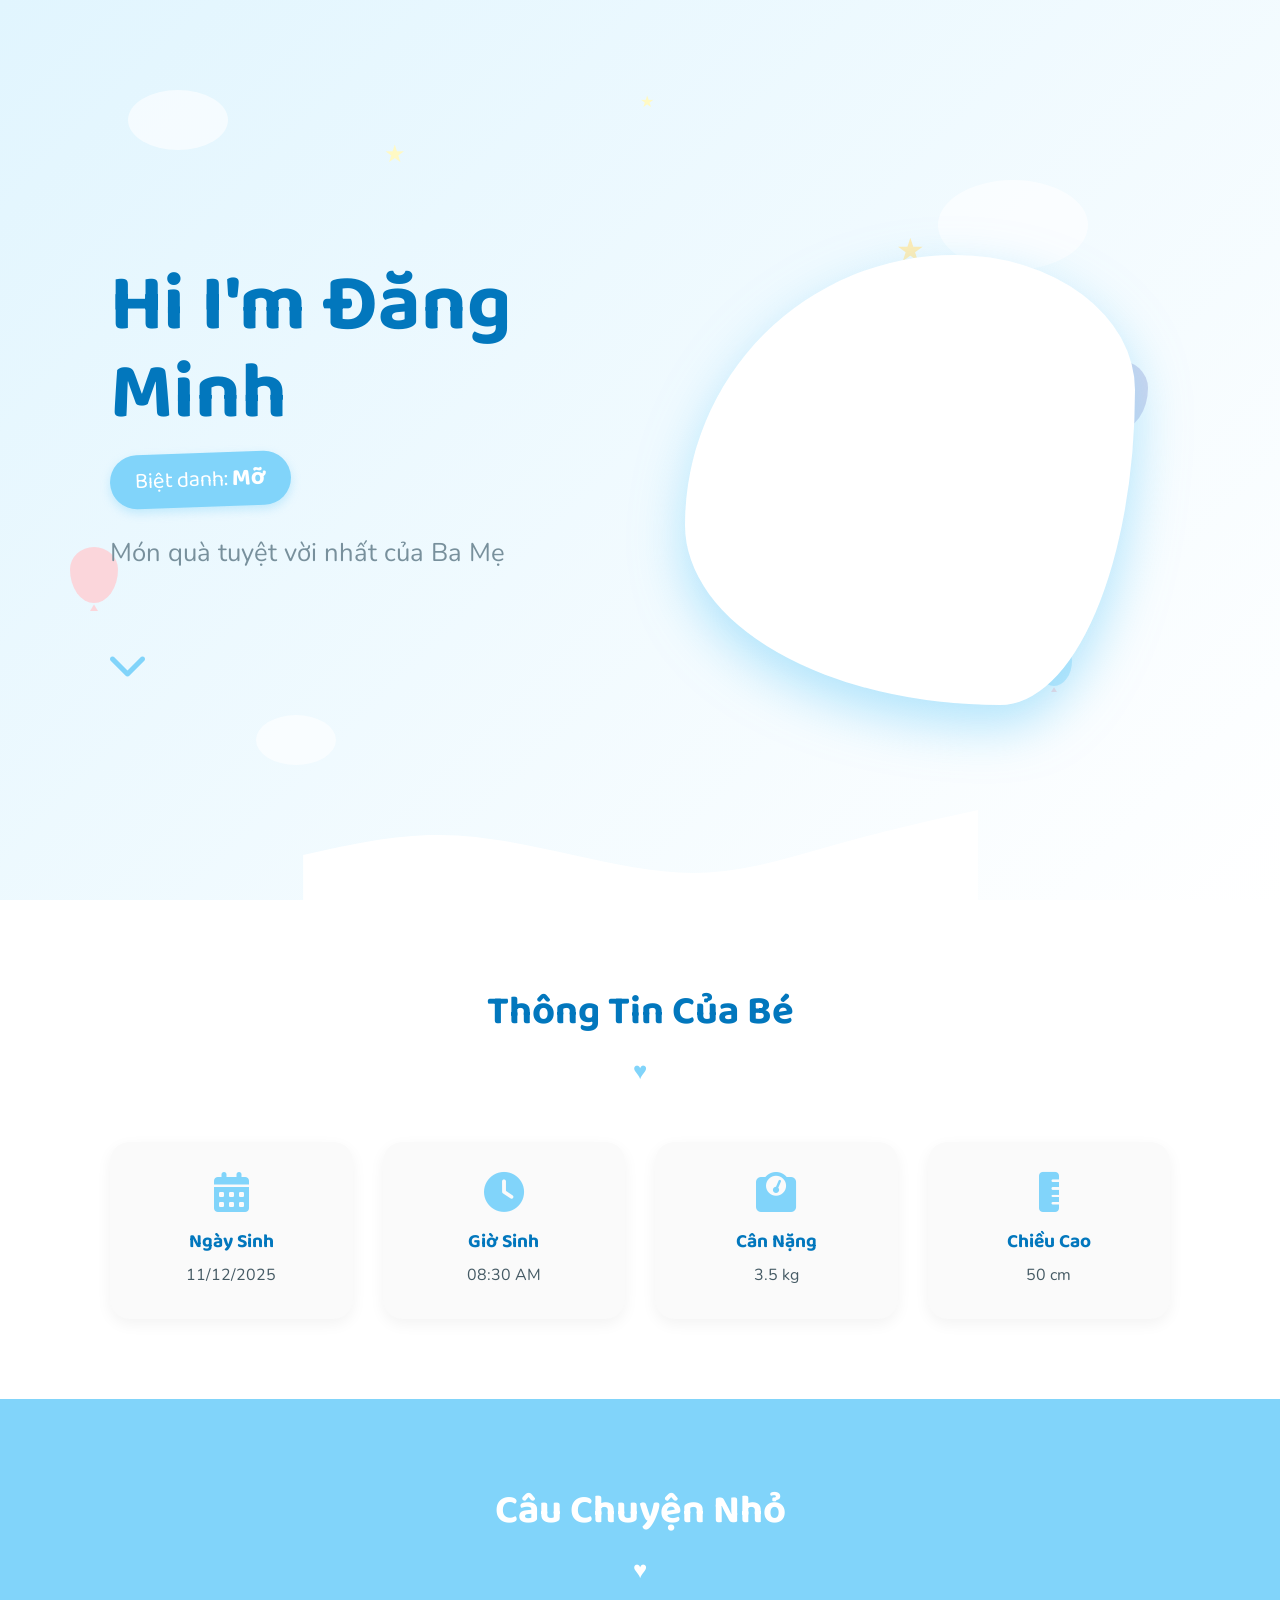
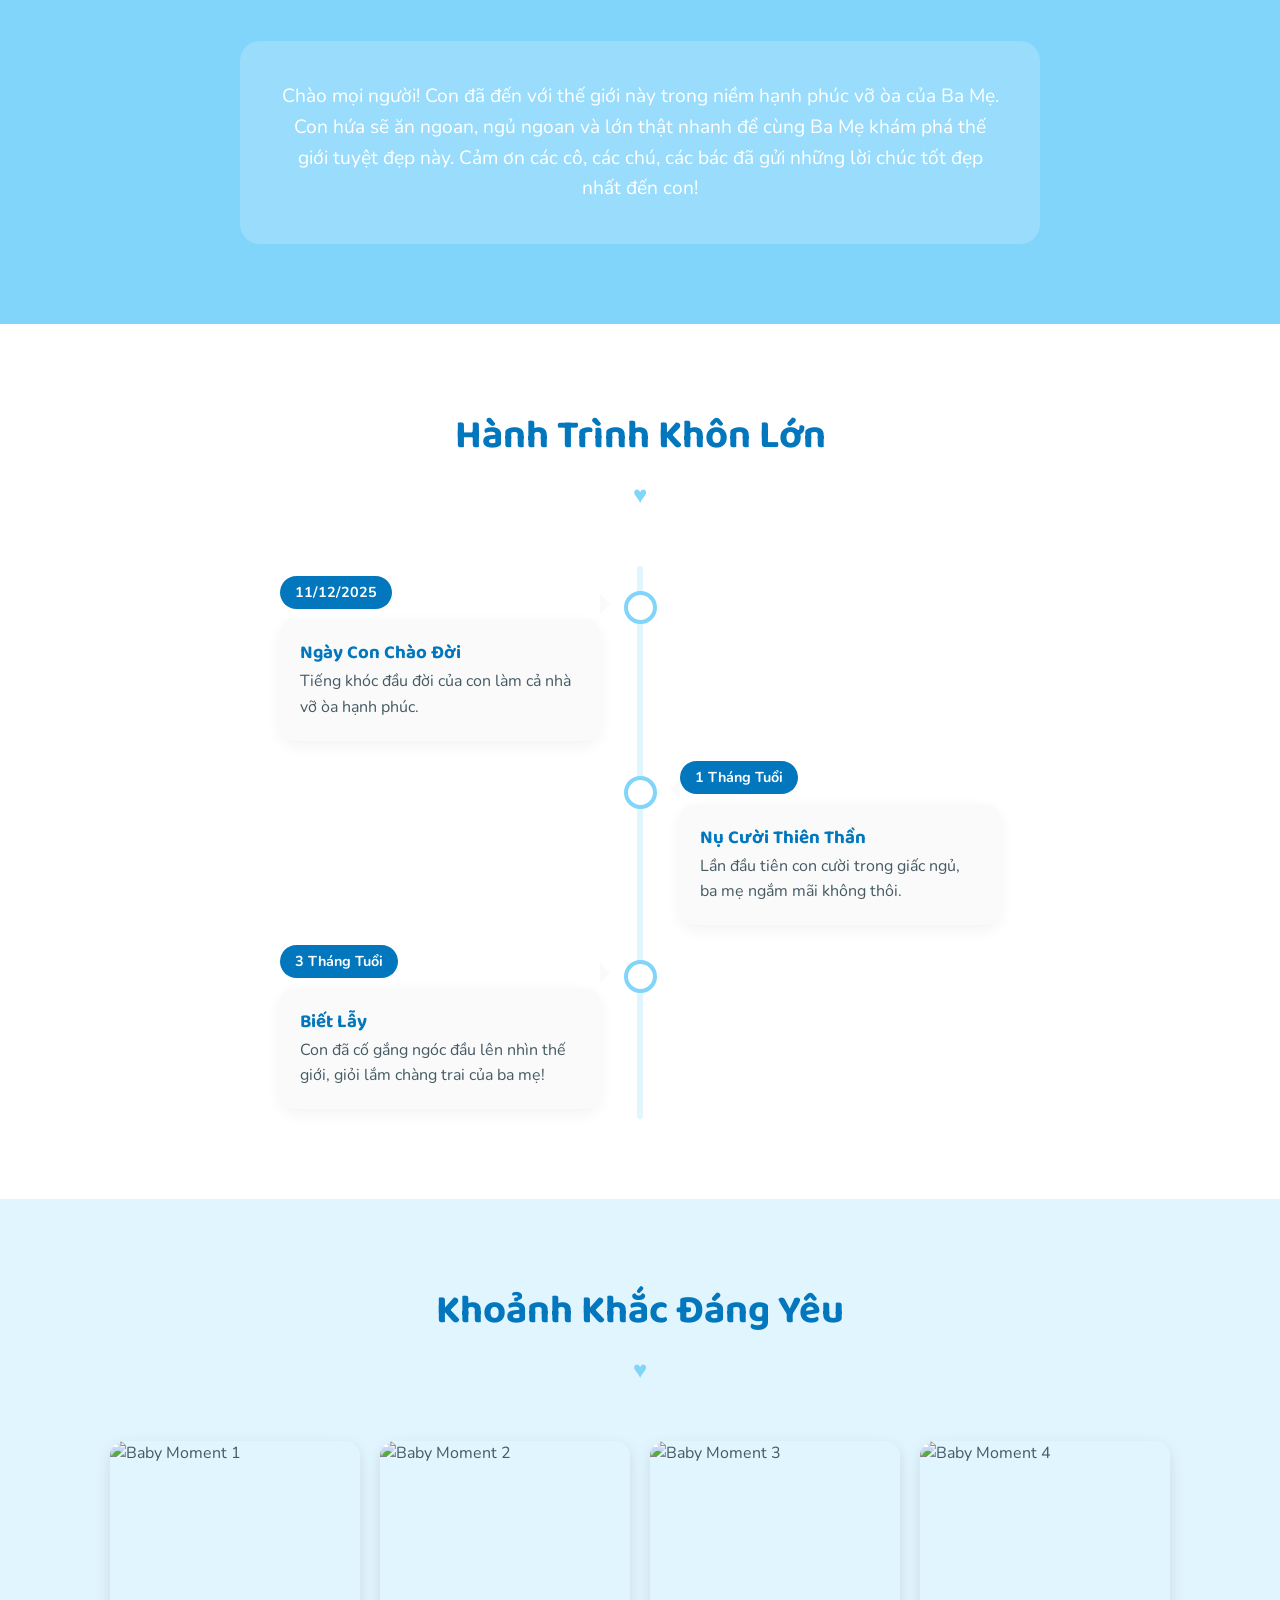
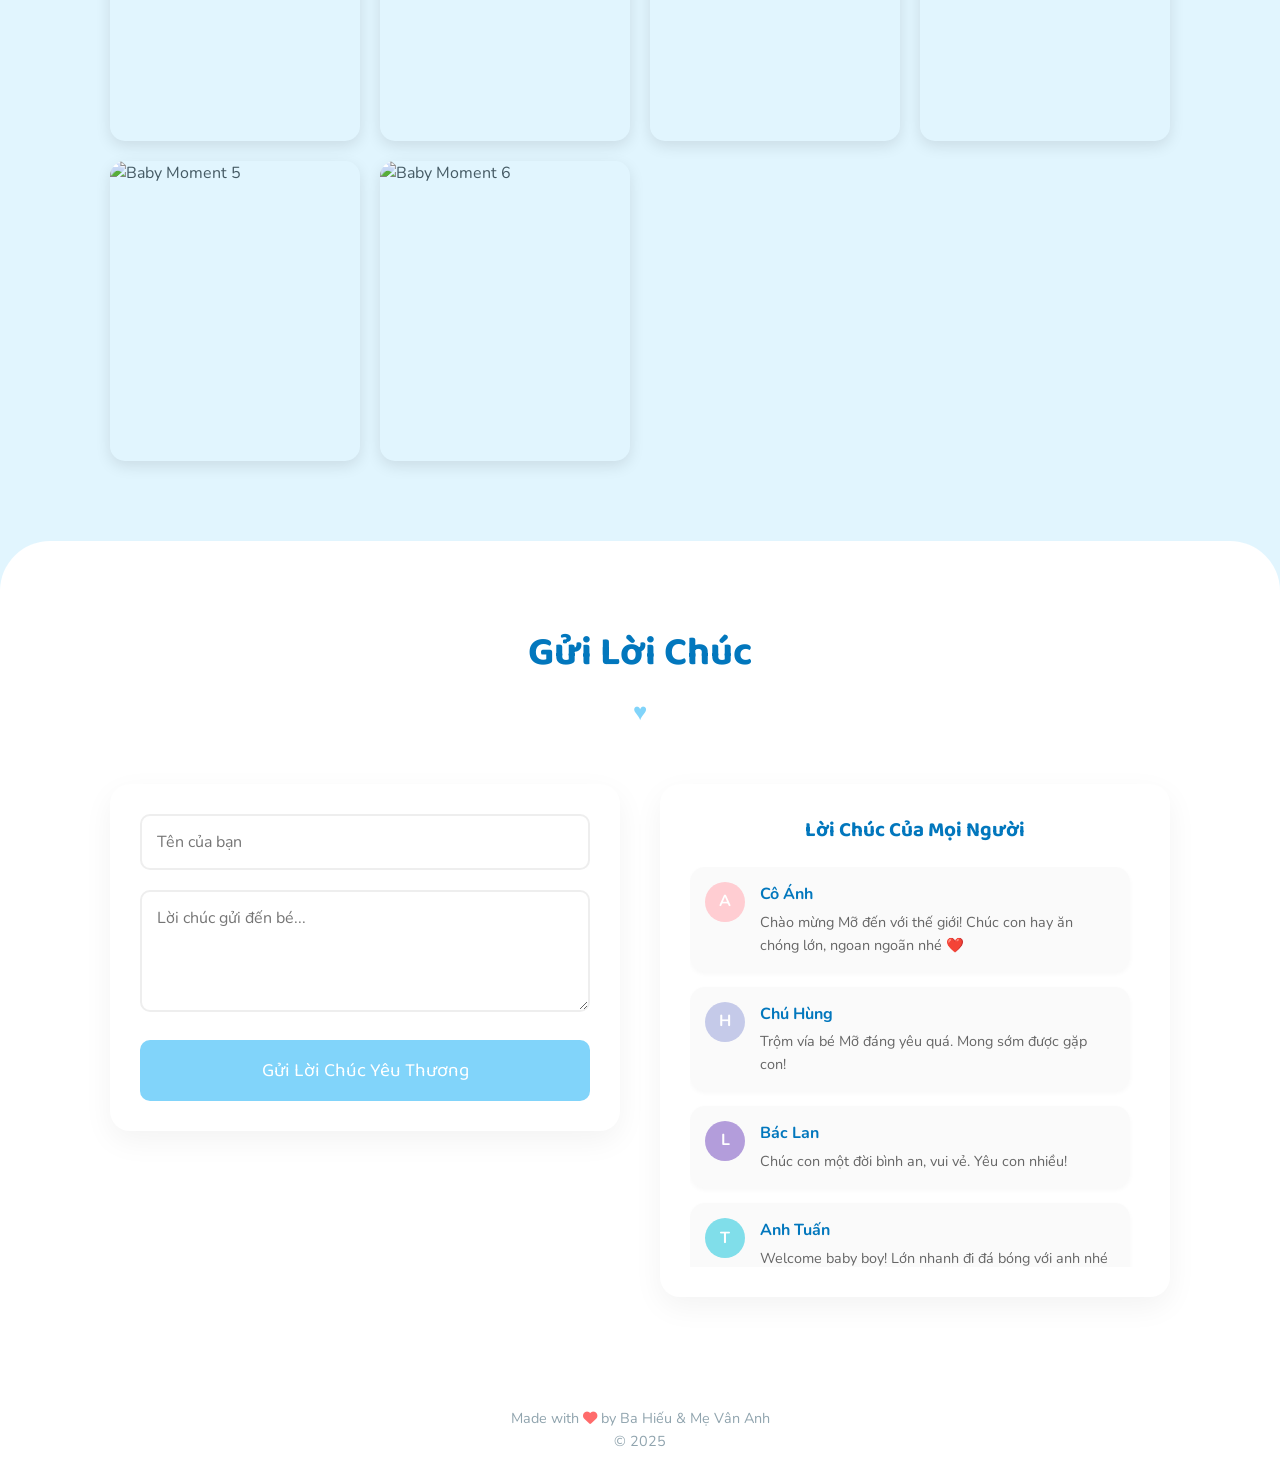
==== baby.html @ fe8df222 "add baby page" ====
<!DOCTYPE html>
<html lang="vi">

<head>
    <meta charset="UTF-8">
    <meta name="viewport" content="width=device-width, initial-scale=1.0">
    <title>Cu Mỡ của bố mẹ ❤️</title>
    <!-- Google Fonts -->
    <link rel="preconnect" href="https://fonts.googleapis.com">
    <link rel="preconnect" href="https://fonts.gstatic.com" crossorigin>
    <link
        href="https://fonts.googleapis.com/css2?family=Baloo+2:wght@400;600;700&family=Nunito:wght@400;600;700&display=swap"
        rel="stylesheet">
    <!-- Font Awesome for Icons -->
    <link rel="stylesheet" href="https://cdnjs.cloudflare.com/ajax/libs/font-awesome/6.0.0/css/all.min.css">
    <!-- Custom CSS -->
    <link rel="stylesheet" href="css/baby.css">
    <link rel="stylesheet" href="//cdnjs.cloudflare.com/ajax/libs/toastr.js/latest/toastr.min.css">
</head>

<body>

    <!-- Hero Section -->
    <header class="hero-section" id="home">
        <!-- Background Elements -->
        <div class="cloud cloud-1"></div>
        <div class="cloud cloud-2"></div>
        <div class="cloud cloud-3"></div>

        <div class="floating-item baloon b1"></div>
        <div class="floating-item baloon b2"></div>
        <div class="floating-item baloon b3"></div>

        <div class="floating-item star s1"></div>
        <div class="floating-item star s2"></div>
        <div class="floating-item star s3"></div>

        <div class="hero-container container">
            <div class="hero-text-col fade-in-up">
                <h1 class="baby-name">Hi I'm Đăng Minh</h1>
                <div class="nickname-badge">Biệt danh: <span class="highlight">Mỡ</span></div>
                <p class="welcome-text">Món quà tuyệt vời nhất của Ba Mẹ</p>
                <a href="#profile" class="btn-scroll-down"><i class="fas fa-chevron-down"></i></a>
            </div>

            <div class="hero-image-col fade-in-up" style="animation-delay: 0.2s;">
                <div class="hero-image-container">
                    <!-- Placeholder image, will be replaced -->
                    <img src="https://via.placeholder.com/600x600/E0F7FA/0277BD?text=Baby+Photo" alt="Baby Photo"
                        class="hero-img">
                </div>
            </div>
        </div>

        <!-- Wave Divider -->
        <div class="wave-container">
            <svg viewBox="0 0 1440 320" xmlns="http://www.w3.org/2000/svg">
                <path fill="#ffffff" fill-opacity="1"
                    d="M0,224L48,213.3C96,203,192,181,288,181.3C384,181,480,203,576,224C672,245,768,267,864,261.3C960,256,1056,224,1152,197.3C1248,171,1344,149,1392,138.7L1440,128L1440,320L1392,320C1344,320,1248,320,1152,320C1056,320,960,320,864,320C768,320,672,320,576,320C480,320,384,320,288,320C192,320,96,320,48,320L0,320Z">
                </path>
            </svg>
        </div>
    </header>

    <!-- Profile Section -->
    <section class="section profile-section" id="profile">
        <div class="container">
            <h2 class="section-title">Thông Tin Của Bé</h2>
            <div class="profile-grid">
                <div class="profile-card delay-100">
                    <i class="fas fa-calendar-alt profile-icon"></i>
                    <h3>Ngày Sinh</h3>
                    <p>11/12/2025</p>
                </div>
                <div class="profile-card delay-200">
                    <i class="fas fa-clock profile-icon"></i>
                    <h3>Giờ Sinh</h3>
                    <p>08:30 AM</p>
                </div>
                <div class="profile-card delay-300">
                    <i class="fas fa-weight profile-icon"></i>
                    <h3>Cân Nặng</h3>
                    <p>3.5 kg</p>
                </div>
                <div class="profile-card delay-400">
                    <i class="fas fa-ruler-vertical profile-icon"></i>
                    <h3>Chiều Cao</h3>
                    <p>50 cm</p>
                </div>
            </div>
        </div>
    </section>

    <!-- Story Section -->
    <section class="section story-section" id="story">
        <div class="container">
            <h2 class="section-title">Câu Chuyện Nhỏ</h2>
            <div class="story-content fade-in-up">
                <p>
                    Chào mọi người! Con đã đến với thế giới này trong niềm hạnh phúc vỡ òa của Ba Mẹ.
                    Con hứa sẽ ăn ngoan, ngủ ngoan và lớn thật nhanh để cùng Ba Mẹ khám phá thế giới tuyệt đẹp này.
                    Cảm ơn các cô, các chú, các bác đã gửi những lời chúc tốt đẹp nhất đến con!
                </p>
            </div>
        </div>
    </section>

    <!-- Timeline Section -->
    <section class="section timeline-section" id="timeline">
        <div class="container">
            <h2 class="section-title">Hành Trình Khôn Lớn</h2>
            <div class="timeline">
                <div class="timeline-item left">
                    <div class="date-node">11/12/2025</div>
                    <div class="timeline-content fade-in-up">
                        <h3>Ngày Con Chào Đời</h3>
                        <p>Tiếng khóc đầu đời của con làm cả nhà vỡ òa hạnh phúc.</p>
                    </div>
                </div>
                <div class="timeline-item right">
                    <div class="date-node">1 Tháng Tuổi</div>
                    <div class="timeline-content fade-in-up">
                        <h3>Nụ Cười Thiên Thần</h3>
                        <p>Lần đầu tiên con cười trong giấc ngủ, ba mẹ ngắm mãi không thôi.</p>
                    </div>
                </div>
                <div class="timeline-item left">
                    <div class="date-node">3 Tháng Tuổi</div>
                    <div class="timeline-content fade-in-up">
                        <h3>Biết Lẫy</h3>
                        <p>Con đã cố gắng ngóc đầu lên nhìn thế giới, giỏi lắm chàng trai của ba mẹ!</p>
                    </div>
                </div>
            </div>
        </div>
    </section>

    <!-- Gallery Section -->
    <section class="section gallery-section" id="gallery">
        <div class="container">
            <h2 class="section-title">Khoảnh Khắc Đáng Yêu</h2>
            <div class="gallery-grid">
                <div class="gallery-item">
                    <img src="https://via.placeholder.com/400x400/E1F5FE/0277BD?text=Cute+1" alt="Baby Moment 1">
                    <div class="gallery-caption">Lần đầu biết cười</div>
                </div>
                <div class="gallery-item">
                    <img src="https://via.placeholder.com/400x500/E1F5FE/0277BD?text=Cute+2" alt="Baby Moment 2">
                    <div class="gallery-caption">Giấc ngủ thiên thần</div>
                </div>
                <div class="gallery-item">
                    <img src="https://via.placeholder.com/400x300/E1F5FE/0277BD?text=Cute+3" alt="Baby Moment 3">
                    <div class="gallery-caption">Tắm mát quá đi</div>
                </div>
                <div class="gallery-item">
                    <img src="https://via.placeholder.com/400x400/E1F5FE/0277BD?text=Cute+4" alt="Baby Moment 4">
                    <div class="gallery-caption">Chơi cùng bố</div>
                </div>
                <div class="gallery-item">
                    <img src="https://via.placeholder.com/400x500/E1F5FE/0277BD?text=Cute+5" alt="Baby Moment 5">
                    <div class="gallery-caption">Món đồ chơi yêu thích</div>
                </div>
                <div class="gallery-item">
                    <img src="https://via.placeholder.com/400x300/E1F5FE/0277BD?text=Cute+6" alt="Baby Moment 6">
                    <div class="gallery-caption">Ngày đầy tháng</div>
                </div>
            </div>
        </div>
    </section>

    <!-- Wishes Section -->
    <section class="section wishes-section" id="wishes">
        <div class="container">
            <h2 class="section-title">Gửi Lời Chúc</h2>

            <div class="wishes-container">
                <!-- Column 1: Form -->
                <div class="wishes-col-form">
                    <form class="wishes-form fade-in-up">
                        <div class="form-group">
                            <input type="text" placeholder="Tên của bạn" required>
                        </div>
                        <div class="form-group">
                            <textarea rows="4" placeholder="Lời chúc gửi đến bé..." required></textarea>
                        </div>
                        <button type="submit" class="btn-submit">Gửi Lời Chúc Yêu Thương</button>
                    </form>
                </div>

                <!-- Column 2: List -->
                <div class="wishes-col-list">
                    <h3 class="wishes-title-small">Lời Chúc Của Mọi Người</h3>
                    <div class="wishes-list header-space">

                        <div class="wish-card fade-in-up">
                            <div class="wish-avatar" style="background-color: #FFCDD2;">A</div>
                            <div class="wish-content">
                                <h4>Cô Ánh</h4>
                                <p>Chào mừng Mỡ đến với thế giới! Chúc con hay ăn chóng lớn, ngoan ngoãn nhé ❤️</p>
                            </div>
                        </div>

                        <div class="wish-card fade-in-up" style="animation-delay: 0.2s;">
                            <div class="wish-avatar" style="background-color: #C5CAE9;">H</div>
                            <div class="wish-content">
                                <h4>Chú Hùng</h4>
                                <p>Trộm vía bé Mỡ đáng yêu quá. Mong sớm được gặp con!</p>
                            </div>
                        </div>

                        <div class="wish-card fade-in-up" style="animation-delay: 0.3s;">
                            <div class="wish-avatar" style="background-color: #B39DDB;">L</div>
                            <div class="wish-content">
                                <h4>Bác Lan</h4>
                                <p>Chúc con một đời bình an, vui vẻ. Yêu con nhiều!</p>
                            </div>
                        </div>
                        <div class="wish-card fade-in-up" style="animation-delay: 0.4s;">
                            <div class="wish-avatar" style="background-color: #80DEEA;">T</div>
                            <div class="wish-content">
                                <h4>Anh Tuấn</h4>
                                <p>Welcome baby boy! Lớn nhanh đi đá bóng với anh nhé ⚽️</p>
                            </div>
                        </div>
                    </div>
                </div>
            </div>
        </div>
    </section>

    <!-- Footer -->
    <footer class="footer">
        <p>Made with <i class="fas fa-heart" style="color: #ff6b6b;"></i> by Ba Hiếu & Mẹ Vân Anh</p>
        <p>&copy; 2025</p>
    </footer>

    <!-- Scripts -->
    <script type="text/javascript" src="js/jquery.js"></script>
    <script type="text/javascript" src="//cdnjs.cloudflare.com/ajax/libs/toastr.js/latest/toastr.min.js"></script>
    <script type="text/javascript" src="js/wishes.js"></script>
    <script src="js/baby.js"></script>
</body>

</html>
---- css/baby.css ----
/* Core Basics */
:root {
  --primary-blue: #81d4fa;
  --light-blue: #e1f5fe;
  --dark-blue: #0277bd;
  --soft-white: #ffffff;
  --text-color: #455a64;
  --accent-pink: #ffcdd2; /* For a little warmth */
  --font-heading: "Baloo 2", cursive;
  --font-body: "Nunito", sans-serif;
}

* {
  margin: 0;
  padding: 0;
  box-sizing: border-box;
}

body {
  font-family: var(--font-body);
  background-color: var(--light-blue);
  color: var(--text-color);
  line-height: 1.6;
  overflow-x: hidden;
  cursor: default; /* Sparkle effect will be added via JS */
}

h1,
h2,
h3 {
  font-family: var(--font-heading);
  color: var(--dark-blue);
}

a {
  text-decoration: none;
  color: inherit;
}

.container {
  max-width: 1100px;
  margin: 0 auto;
  padding: 0 20px;
}

.section {
  padding: 80px 0;
}

.section-title {
  text-align: center;
  font-size: 2.5rem;
  margin-bottom: 50px;
  position: relative;
  display: inline-block;
  left: 50%;
  transform: translateX(-50%);
}

.section-title::after {
  content: "♥";
  display: block;
  font-size: 1.5rem;
  color: var(--primary-blue);
  margin-top: 10px;
}

/* Animations */
@keyframes float {
  0% {
    transform: translateY(0px);
  }
  50% {
    transform: translateY(-15px);
  }
  100% {
    transform: translateY(0px);
  }
}

@keyframes fadeIn {
  from {
    opacity: 0;
    transform: translateY(20px);
  }
  to {
    opacity: 1;
    transform: translateY(0);
  }
}

.fade-in-up {
  animation: fadeIn 1s ease-out forwards;
}

/* Hero Section */
.hero-section {
  min-height: 100vh; /* Changed to min-height for mobile safety */
  background: linear-gradient(135deg, #e1f5fe 0%, #ffffff 100%);
  display: flex;
  align-items: center;
  justify-content: center;
  position: relative;
  overflow: hidden;
  padding-top: 60px; /* Space for fixed nav if added later */
}

.hero-container {
  display: flex;
  align-items: center;
  justify-content: space-between;
  width: 100%;
  z-index: 10;
}

.hero-text-col {
  flex: 1;
  text-align: left;
  padding-right: 20px;
}

.hero-image-col {
  flex: 1;
  display: flex;
  justify-content: center;
  align-items: center;
}

.baby-name {
  font-size: 5rem; /* Larger font */
  color: var(--dark-blue);
  margin-bottom: 15px;
  line-height: 1.1;
}

.nickname-badge {
  display: inline-block;
  background: var(--primary-blue);
  color: white;
  padding: 8px 25px;
  border-radius: 50px;
  font-size: 1.4rem;
  margin-bottom: 25px;
  font-family: var(--font-heading);
  box-shadow: 0 4px 10px rgba(129, 212, 250, 0.4);
  transform: rotate(-2deg);
}

.nickname-badge .highlight {
  font-weight: bold;
  color: #fff;
  font-size: 1.5rem;
}

.welcome-text {
  font-size: 1.6rem;
  color: #78909c;
  margin-bottom: 40px;
}

.hero-image-container {
  width: 450px; /* Much larger */
  height: 450px;
  border: 10px solid var(--soft-white);
  box-shadow: 0 20px 50px rgba(129, 212, 250, 0.6);
  overflow: hidden;
  margin: 0 auto;
  /* Organic Blob Shape */
  border-radius: 60% 40% 30% 70% / 60% 30% 70% 40%;
  animation: morph 8s ease-in-out infinite;
  position: relative;
  background-color: white;
}

.hero-img {
  width: 100%;
  height: 100%;
  object-fit: cover;
}

.btn-scroll-down {
  display: inline-block;
  font-size: 2.5rem;
  color: var(--primary-blue);
  animation: bounce 2s infinite;
  position: static; /* Removed absolute positioning */
  margin-top: 20px;
  transform: none; /* Reset transform */
}

@keyframes bounce {
  0%,
  20%,
  50%,
  80%,
  100% {
    transform: translateY(0);
  }
  40% {
    transform: translateY(-10px);
  }
  60% {
    transform: translateY(-5px);
  }
}

@keyframes morph {
  0% {
    border-radius: 60% 40% 30% 70% / 60% 30% 70% 40%;
  }
  50% {
    border-radius: 30% 60% 70% 40% / 50% 60% 30% 60%;
  }
  100% {
    border-radius: 60% 40% 30% 70% / 60% 30% 70% 40%;
  }
}

/* Clouds Background */
.cloud {
  position: absolute;
  background: white;
  border-radius: 50%;
  opacity: 0.6;
  animation: float 10s infinite linear alternate;
  z-index: 1; /* Behind content */
}

.cloud-1 {
  width: 100px;
  height: 60px;
  top: 10%;
  left: 10%;
  animation-duration: 8s;
}
.cloud-2 {
  width: 150px;
  height: 90px;
  top: 20%;
  right: 15%;
  animation-duration: 12s;
}
.cloud-3 {
  width: 80px;
  height: 50px;
  bottom: 15%;
  left: 20%;
  animation-duration: 15s;
}

/* Floating Decorative Elements */
.floating-item {
  position: absolute;
  z-index: 1;
  pointer-events: none;
}

/* Balloons */
.baloon {
  width: 60px;
  height: 70px;
  background-color: var(--accent-pink);
  border-radius: 50%;
  border-radius: 50% 50% 50% 50% / 40% 40% 60% 60%;
  animation: floatUp 15s infinite ease-in-out;
  opacity: 0.8;
}

.baloon::after {
  content: "";
  position: absolute;
  bottom: -10px;
  left: 50%;
  transform: translateX(-50%);
  border-left: 5px solid transparent;
  border-right: 5px solid transparent;
  border-bottom: 8px solid var(--accent-pink);
}

.b1 {
  top: 60%;
  left: 5%;
  background-color: #ffcdd2;
  animation-delay: 0s;
  transform: scale(0.8);
}
.b2 {
  top: 40%;
  left: 85%;
  background-color: #c5cae9;
  animation-delay: 5s;
  transform: scale(1);
}
.b3 {
  top: 70%;
  left: 80%;
  background-color: #b3e5fc;
  animation-delay: 2s;
  transform: scale(0.6);
}

/* Stars */
.star {
  font-size: 2rem;
  color: #fff9c4;
  animation: twinkle 3s infinite ease-in-out;
}

.star::before {
  content: "★";
}

.s1 {
  top: 15%;
  left: 30%;
  animation-delay: 1s;
  font-size: 1.5rem;
}
.s2 {
  top: 25%;
  left: 70%;
  animation-delay: 2.5s;
  font-size: 2rem;
  color: #ffecb3;
}
.s3 {
  top: 10%;
  left: 50%;
  animation-delay: 4s;
  font-size: 1rem;
}

/* SVG Wave */
.wave-container {
  position: absolute;
  bottom: 0;
  left: 0;
  width: 100%;
  overflow: hidden;
  line-height: 0;
  z-index: 2;
}

.wave-container svg {
  position: relative;
  display: block;
  width: calc(100% + 1.3px);
  height: 150px;
}

/* New Keyframes */
@keyframes floatUp {
  0% {
    transform: translateY(0) rotate(0deg);
  }
  50% {
    transform: translateY(-50px) rotate(5deg);
  }
  100% {
    transform: translateY(0) rotate(0deg);
  }
}

@keyframes twinkle {
  0%,
  100% {
    opacity: 0.4;
    transform: scale(0.8);
  }
  50% {
    opacity: 1;
    transform: scale(1.2) rotate(10deg);
  }
}

/* Profile Section */
.profile-section {
  background-color: var(--soft-white);
  /* Removed padding-top tweak as wave handles connection naturally */
}

.profile-grid {
  display: grid;
  grid-template-columns: repeat(auto-fit, minmax(200px, 1fr));
  gap: 30px;
  text-align: center;
}

.profile-card {
  background: #fafafa;
  padding: 30px;
  border-radius: 20px;
  box-shadow: 0 5px 15px rgba(0, 0, 0, 0.05);
  transition: transform 0.3s ease;
  opacity: 0; /* Hidden initially for JS reveal */
  transform: translateY(20px);
}

.profile-card.visible {
  opacity: 1;
  transform: translateY(0);
}

.profile-card:hover {
  transform: translateY(-10px);
}

.profile-icon {
  font-size: 2.5rem;
  color: var(--primary-blue);
  margin-bottom: 15px;
}

.profile-card h3 {
  font-size: 1.2rem;
  margin-bottom: 5px;
}

/* Story Section */
.story-section {
  background-color: var(--primary-blue);
  color: white;
}

.story-section .section-title,
.story-section .section-title::after {
  color: white;
}

.story-content {
  background: rgba(255, 255, 255, 0.2);
  padding: 40px;
  border-radius: 20px;
  text-align: center;
  font-size: 1.2rem;
  max-width: 800px;
  margin: 0 auto;
  backdrop-filter: blur(5px);
}

/* Timeline Section */
.timeline-section {
  background: var(--soft-white);
}

.timeline {
  position: relative;
  max-width: 800px;
  margin: 0 auto;
}

.timeline::after {
  content: "";
  position: absolute;
  width: 6px;
  background-color: var(--light-blue);
  top: 0;
  bottom: 0;
  left: 50%;
  margin-left: -3px;
  border-radius: 3px;
}

.timeline-item {
  padding: 10px 40px;
  position: relative;
  background-color: inherit;
  width: 50%;
}

.timeline-item.left {
  left: 0;
}

.timeline-item.right {
  left: 50%;
}

.date-node {
  display: inline-block;
  background: var(--dark-blue);
  color: white;
  padding: 5px 15px;
  border-radius: 20px;
  font-size: 0.9rem;
  margin-bottom: 10px;
  font-weight: bold;
}

.timeline-content {
  padding: 20px;
  background-color: #fafafa;
  position: relative;
  border-radius: 15px;
  box-shadow: 0 5px 15px rgba(0, 0, 0, 0.05);
}

.timeline-item::after {
  content: "";
  position: absolute;
  width: 25px;
  height: 25px;
  right: -17px;
  background-color: white;
  border: 4px solid var(--primary-blue);
  top: 25px;
  border-radius: 50%;
  z-index: 1;
}

.timeline-item.right::after {
  left: -16px;
}

.timeline-item.left::before {
  content: " ";
  height: 0;
  position: absolute;
  top: 28px;
  width: 0;
  z-index: 1;
  right: 30px;
  border: medium solid #fafafa;
  border-width: 10px 0 10px 10px;
  border-color: transparent transparent transparent #fafafa;
}

.timeline-item.right::before {
  content: " ";
  height: 0;
  position: absolute;
  top: 28px;
  width: 0;
  z-index: 1;
  left: 30px;
  border: medium solid #fafafa;
  border-width: 10px 10px 10px 0;
  border-color: transparent #fafafa transparent transparent;
}

/* Gallery Section */
.gallery-section {
  background-color: var(--light-blue);
}

.gallery-grid {
  display: grid;
  grid-template-columns: repeat(auto-fill, minmax(250px, 1fr));
  gap: 20px;
}

.gallery-item {
  border-radius: 15px;
  overflow: hidden;
  box-shadow: 0 5px 15px rgba(0, 0, 0, 0.1);
  cursor: pointer;
  transition: transform 0.3s ease;
  height: 300px;
  position: relative; /* For caption positioning */
}

.gallery-item:hover {
  transform: scale(1.03);
}

.gallery-item img {
  width: 100%;
  height: 100%;
  object-fit: cover;
  transition: filter 0.3s ease;
}

.gallery-caption {
  position: absolute;
  bottom: 0;
  left: 0;
  width: 100%;
  padding: 15px;
  background: rgba(255, 255, 255, 0.9);
  color: var(--dark-blue);
  font-family: var(--font-heading);
  text-align: center;
  font-size: 1.1rem;
  transform: translateY(100%);
  transition: transform 0.3s cubic-bezier(0.175, 0.885, 0.32, 1.275); /* Bouncy effect */
  opacity: 0;
}

.gallery-item:hover .gallery-caption {
  transform: translateY(0);
  opacity: 1;
}

.gallery-item:hover img {
  filter: brightness(0.9); /* Slightly darken image so text pops */
}

/* Wishes Section */
.wishes-section {
  background-color: var(--soft-white);
  border-radius: 50px 50px 0 0;
}

.wishes-form {
  max-width: 600px;
  margin: 0 auto;
  background: white;
  padding: 40px;
  border-radius: 20px;
  box-shadow: 0 10px 30px rgba(0, 0, 0, 0.05);
}

.form-group {
  margin-bottom: 20px;
}

.form-group input,
.form-group textarea {
  width: 100%;
  padding: 15px;
  border: 2px solid #eeeeee;
  border-radius: 10px;
  font-family: var(--font-body);
  font-size: 1rem;
  transition: border-color 0.3s ease;
}

.form-group input:focus,
.form-group textarea:focus {
  outline: none;
  border-color: var(--primary-blue);
}

.btn-submit {
  display: block;
  width: 100%;
  padding: 15px;
  background-color: var(--primary-blue);
  color: white;
  border: none;
  border-radius: 10px;
  font-family: var(--font-heading);
  font-size: 1.2rem;
  cursor: pointer;
  transition: background-color 0.3s ease;
}

.btn-submit:hover {
  background-color: var(--dark-blue);
}

/* Footer */
.footer {
  background-color: var(--soft-white);
  text-align: center;
  padding: 30px;
  color: #90a4ae;
  font-size: 0.9rem;
}

/* Wishes Section Layout */
.wishes-container {
  display: grid;
  grid-template-columns: 1fr 1fr;
  gap: 40px;
  align-items: start;
}

.wishes-col-form {
  background: white;
  padding: 30px;
  border-radius: 20px;
  box-shadow: 0 10px 30px rgba(0, 0, 0, 0.05);
}

.wishes-form {
  max-width: 100%; /* Reset max-width since it's in a column now */
  margin: 0;
  padding: 0; /* Removing internal padding as container has it */
  background: transparent;
  box-shadow: none;
}

.wishes-col-list {
  background: white;
  padding: 30px;
  border-radius: 20px;
  box-shadow: 0 10px 30px rgba(0, 0, 0, 0.05);
}

.wishes-title-small {
  text-align: center;
  margin-bottom: 20px;
  font-size: 1.3rem;
  color: var(--dark-blue);
}

.wishes-list {
  max-width: 100%;
  margin: 0;
  max-height: 400px; /* Fixed height for scrolling */
  overflow-y: auto;
  padding-right: 10px; /* Space for scrollbar */
}

/* Custom Scrollbar for Wishes List */
.wishes-list::-webkit-scrollbar {
  width: 8px;
}

.wishes-list::-webkit-scrollbar-track {
  background: #f1f1f1;
  border-radius: 10px;
}

.wishes-list::-webkit-scrollbar-thumb {
  background: var(--primary-blue);
  border-radius: 10px;
}

.wishes-list::-webkit-scrollbar-thumb:hover {
  background: var(--dark-blue);
}

.wish-card {
  display: flex;
  align-items: flex-start;
  background: #fafafa; /* Slightly distinct from container */
  padding: 15px;
  border-radius: 15px;
  margin-bottom: 15px;
  box-shadow: 0 2px 5px rgba(0, 0, 0, 0.03);
  transition: transform 0.2s ease;
}

.wish-card:hover {
  transform: translateY(-2px);
}

.wish-avatar {
  width: 40px;
  height: 40px;
  border-radius: 50%;
  background-color: #e1f5fe;
  display: flex;
  align-items: center;
  justify-content: center;
  font-size: 1rem;
  font-weight: bold;
  color: white;
  margin-right: 15px;
  flex-shrink: 0;
}

.wish-content h4 {
  color: var(--dark-blue);
  margin-bottom: 3px;
  font-size: 1rem;
}

.wish-content p {
  color: #666;
  font-size: 0.9rem;
}

/* Sparkle Effect */
.sparkle {
  position: absolute;
  width: 15px;
  height: 15px;
  background-image: url("data:image/svg+xml,%3Csvg xmlns='http://www.w3.org/2000/svg' viewBox='0 0 24 24' fill='%2381D4FA'%3E%3Cpath d='M12 2L15.09 9.26L22 12L15.09 14.74L12 22L8.91 14.74L2 12L8.91 9.26L12 2Z'/%3E%3C/svg%3E");
  background-size: cover;
  pointer-events: none;
  z-index: 9999;
  opacity: 0;
  transform: scale(0);
  animation: sparkle-anim 0.8s ease-out forwards;
}

@keyframes sparkle-anim {
  0% {
    transform: scale(0) rotate(0deg);
    opacity: 1;
  }
  50% {
    opacity: 0.8;
  }
  100% {
    transform: scale(1.5) rotate(180deg);
    opacity: 0;
    bottom: 20px;
  }
}

/* Responsive adjustments */
@media (max-width: 900px) {
  .container {
    width: 95%;
  }

  .hero-container {
    flex-direction: column-reverse; /* Image Top */
    text-align: center;
    padding-top: 50px;
  }

  .hero-text-col {
    padding-right: 0;
    margin-top: 30px;
  }

  .baby-name {
    font-size: 3rem;
  }

  .hero-image-container {
    width: 280px;
    height: 280px;
  }

  .section-title {
    font-size: 2rem;
  }
  .gallery-grid {
    grid-template-columns: repeat(2, 1fr);
  }

  /* Timeline Mobile */
  .timeline::after {
    left: 31px;
  }
  .timeline-item {
    width: 100%;
    padding-left: 70px;
    padding-right: 25px;
  }
  .timeline-item::before {
    left: 60px;
    border: medium solid #fafafa;
    border-width: 10px 10px 10px 0;
    border-color: transparent #fafafa transparent transparent;
  }
  .timeline-item.left::after,
  .timeline-item.right::after {
    left: 18px;
  }
  .timeline-item.right {
    left: 0%;
  }

  /* Wishes Mobile */
  .wishes-container {
    grid-template-columns: 1fr;
    gap: 30px;
  }
}
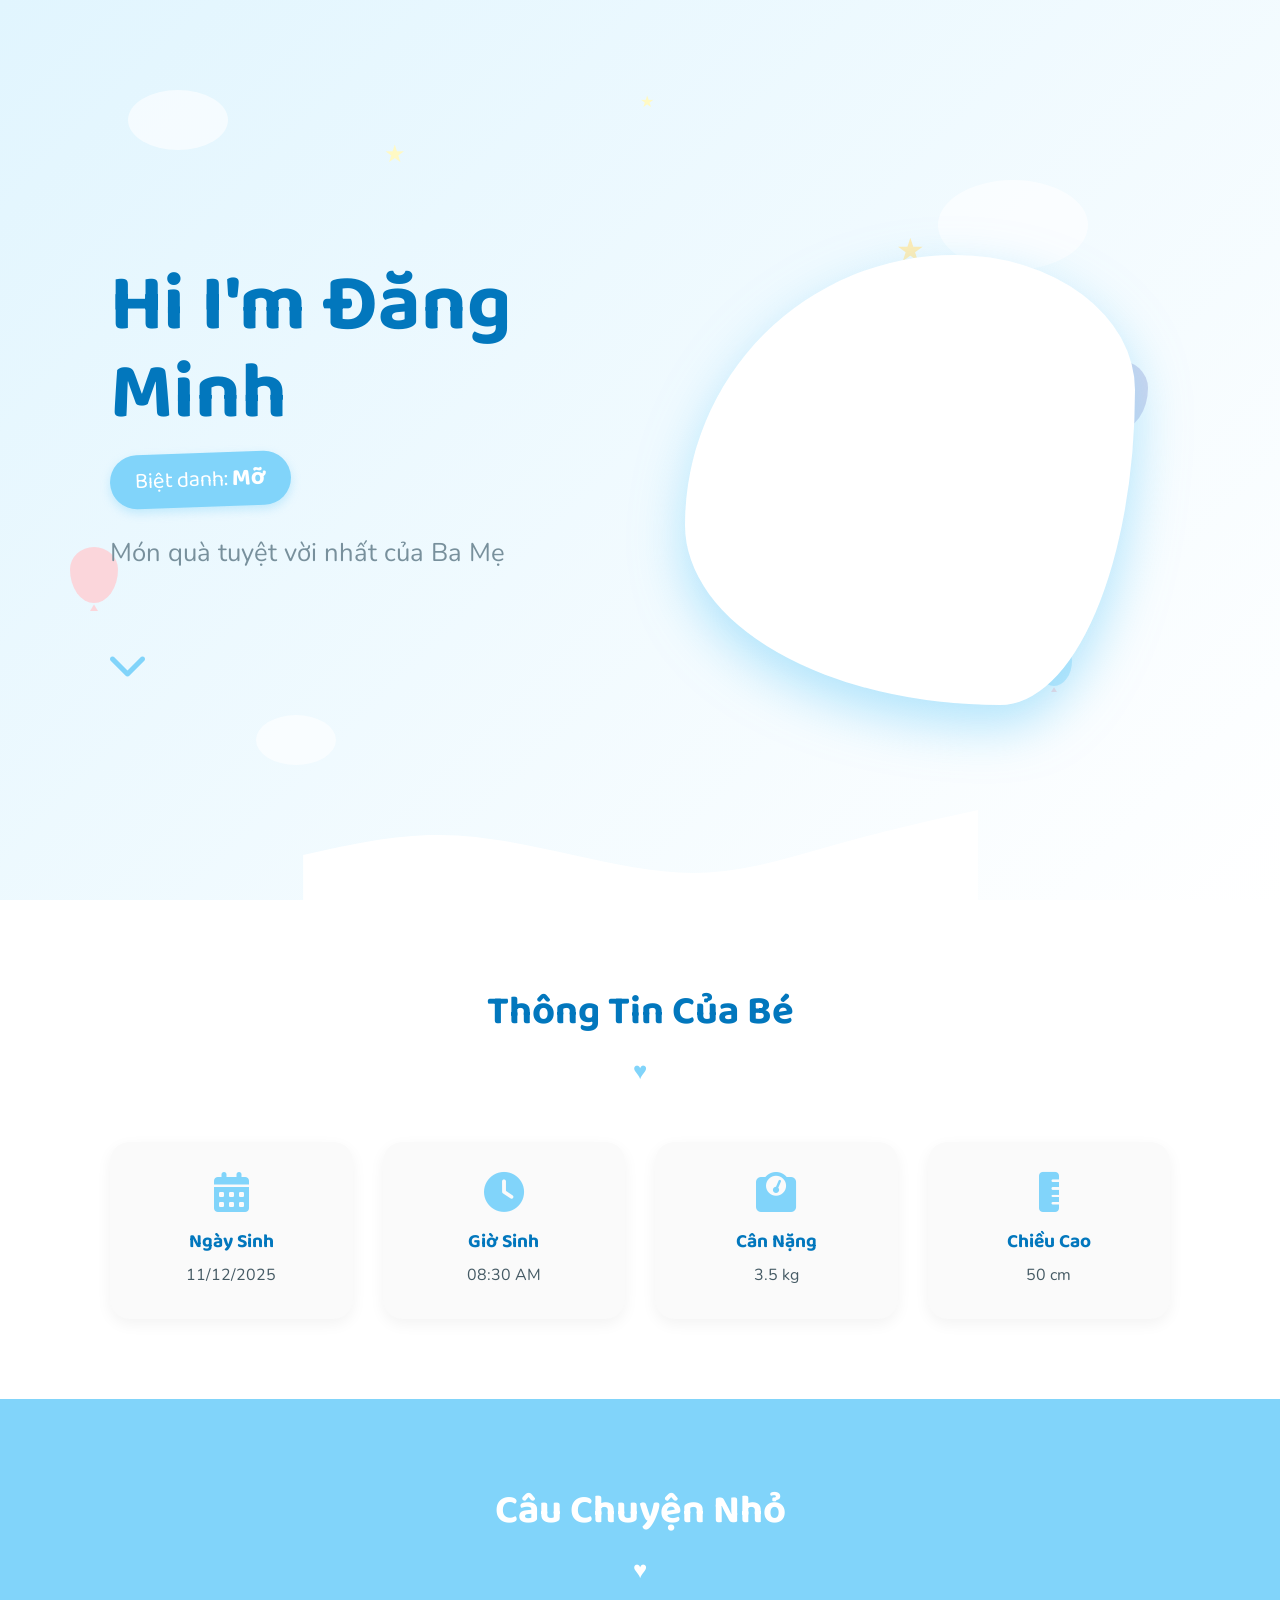
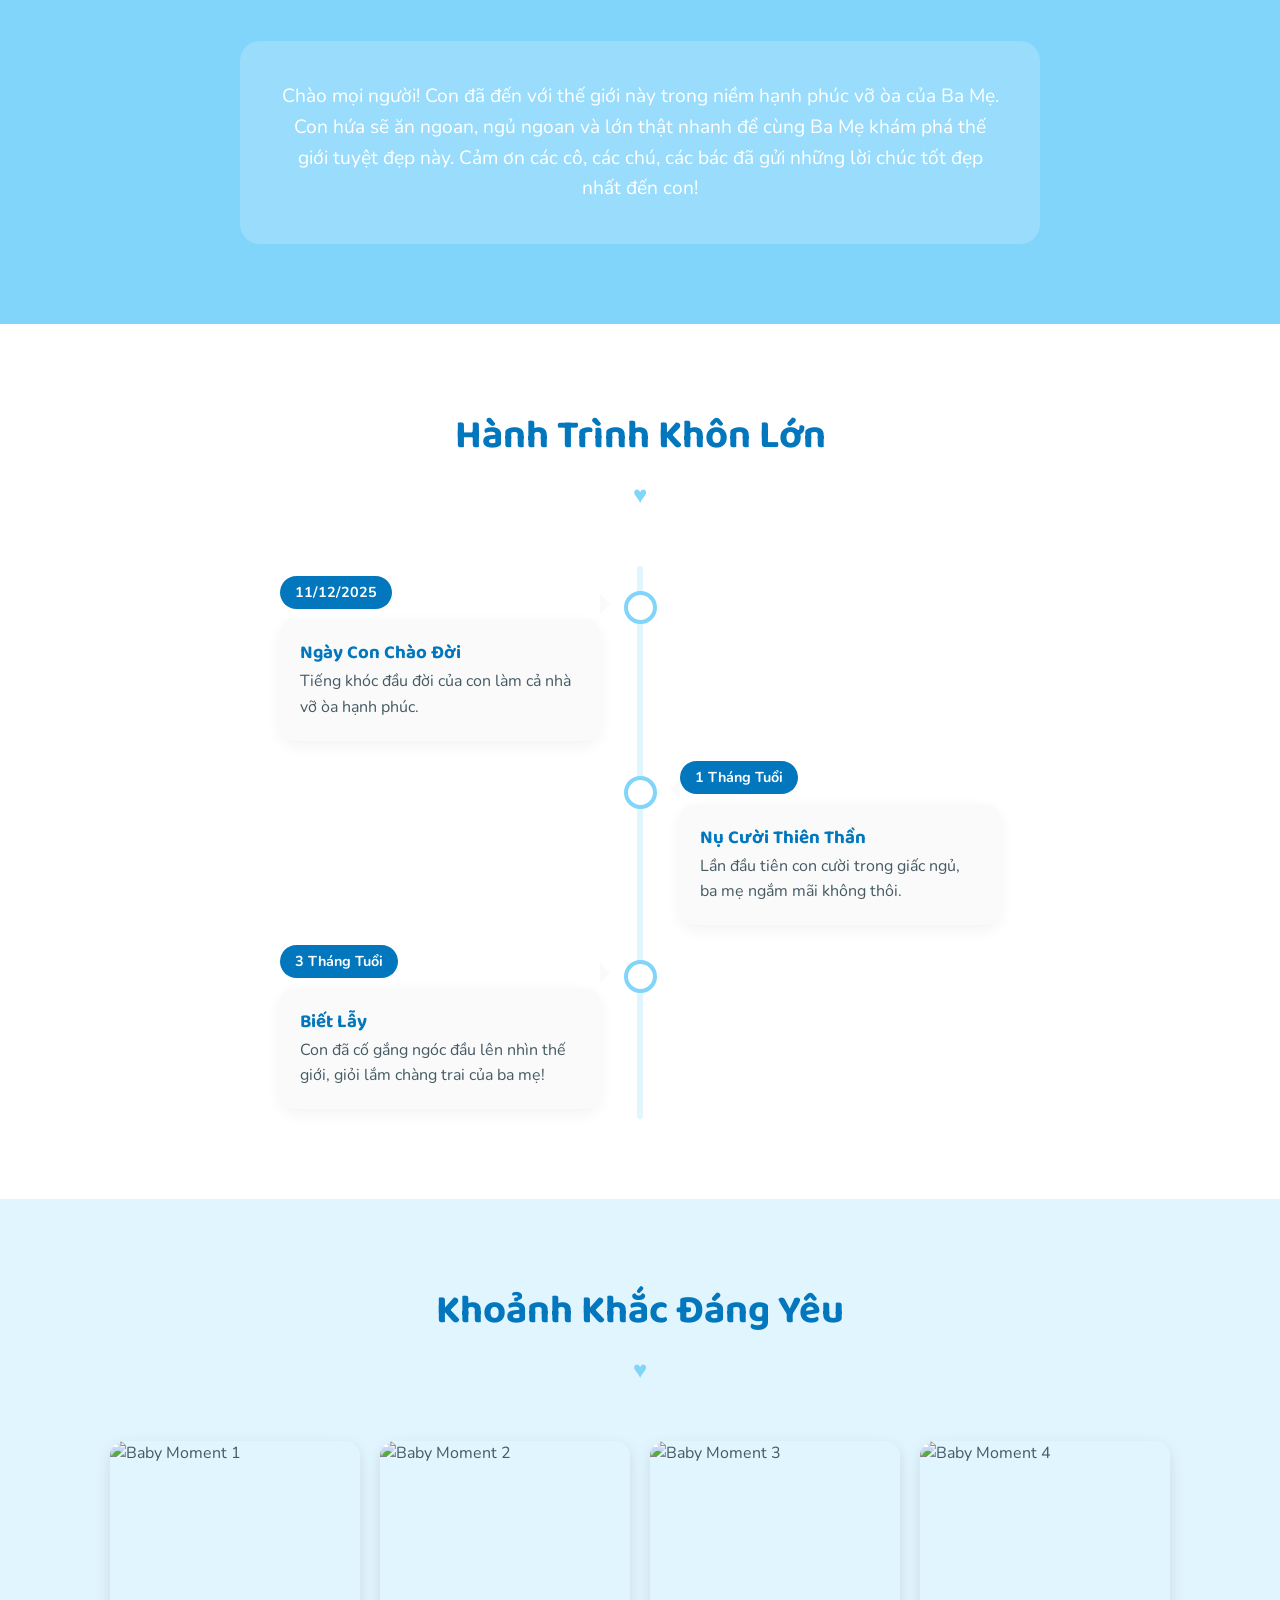
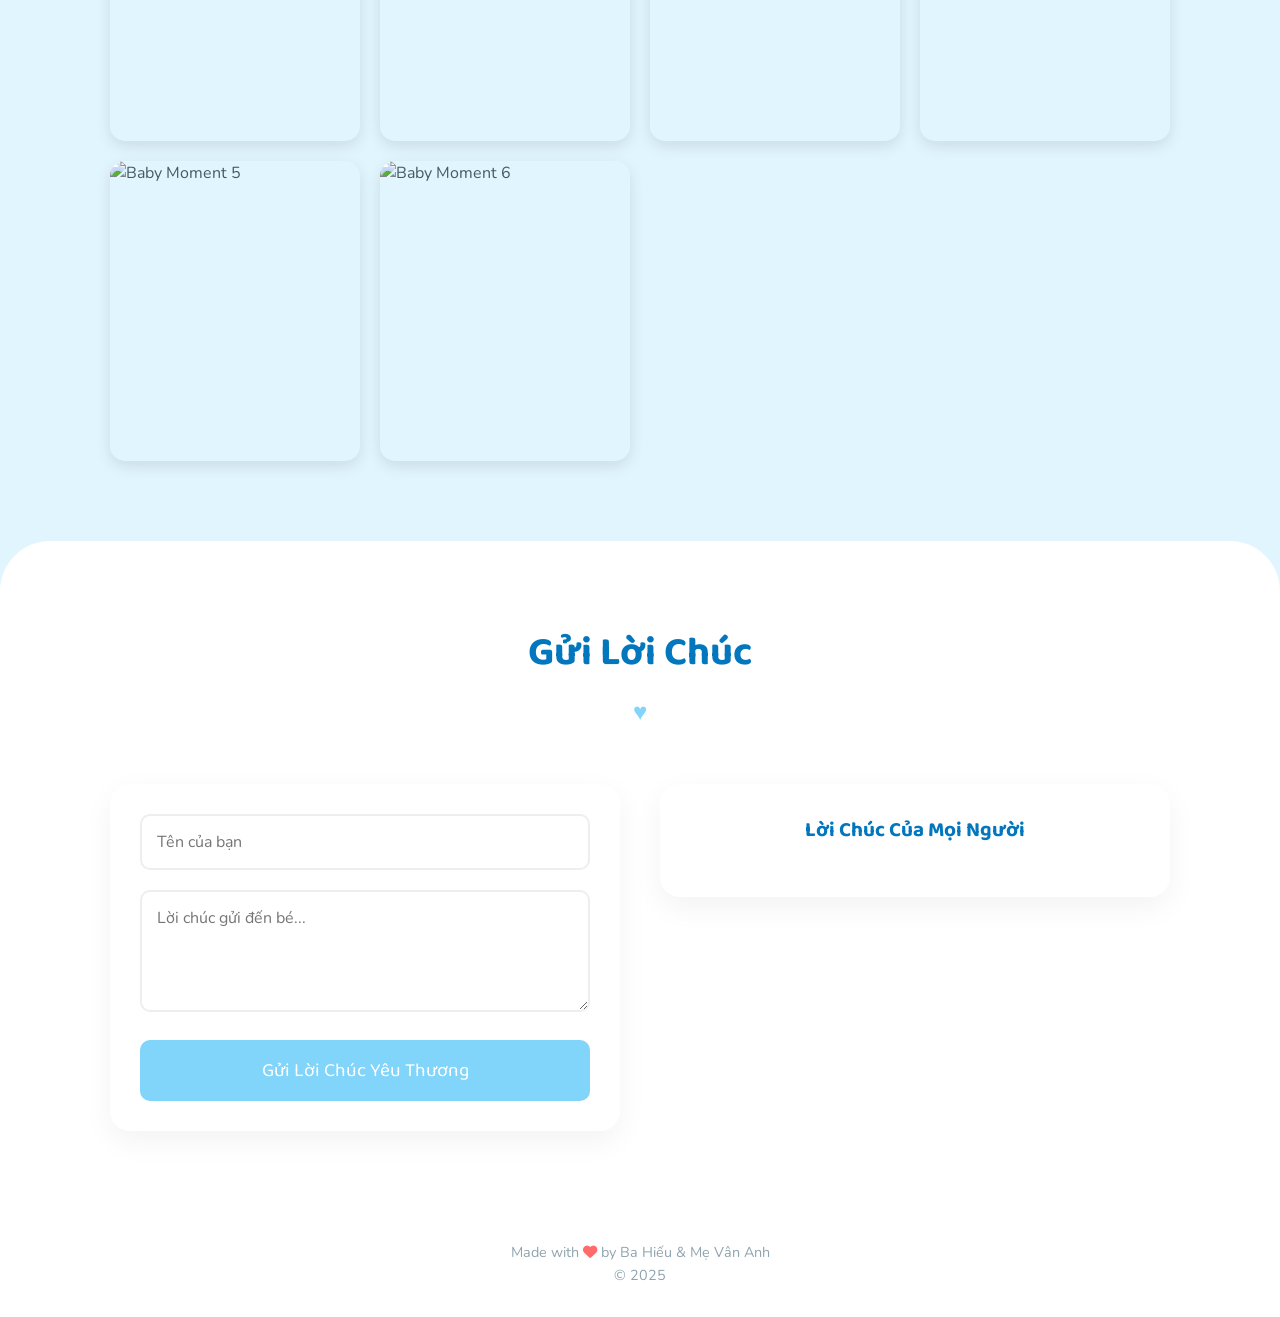
==== commit c2428f7e: "update meta desc" ====
--- a/baby.html
+++ b/baby.html
@@ -5,6 +5,9 @@
     <meta charset="UTF-8">
     <meta name="viewport" content="width=device-width, initial-scale=1.0">
     <title>Cu Mỡ của bố mẹ ❤️</title>
+    <meta name="description" content="Hành trình của cu Mỡ ❤️" />
+	<meta name="keywords" content="Cu Mỡ của bố mẹ và hành trình chào con đến với gia đình ❤️" />
+	<meta property="og:image" content="https://hieuvananh.com/images/anh-cu-mo/giang-sinh.webp">
     <!-- Google Fonts -->
     <link rel="preconnect" href="https://fonts.googleapis.com">
     <link rel="preconnect" href="https://fonts.gstatic.com" crossorigin>
@@ -191,37 +194,6 @@
                 <div class="wishes-col-list">
                     <h3 class="wishes-title-small">Lời Chúc Của Mọi Người</h3>
                     <div class="wishes-list header-space">
-
-                        <div class="wish-card fade-in-up">
-                            <div class="wish-avatar" style="background-color: #FFCDD2;">A</div>
-                            <div class="wish-content">
-                                <h4>Cô Ánh</h4>
-                                <p>Chào mừng Mỡ đến với thế giới! Chúc con hay ăn chóng lớn, ngoan ngoãn nhé ❤️</p>
-                            </div>
-                        </div>
-
-                        <div class="wish-card fade-in-up" style="animation-delay: 0.2s;">
-                            <div class="wish-avatar" style="background-color: #C5CAE9;">H</div>
-                            <div class="wish-content">
-                                <h4>Chú Hùng</h4>
-                                <p>Trộm vía bé Mỡ đáng yêu quá. Mong sớm được gặp con!</p>
-                            </div>
-                        </div>
-
-                        <div class="wish-card fade-in-up" style="animation-delay: 0.3s;">
-                            <div class="wish-avatar" style="background-color: #B39DDB;">L</div>
-                            <div class="wish-content">
-                                <h4>Bác Lan</h4>
-                                <p>Chúc con một đời bình an, vui vẻ. Yêu con nhiều!</p>
-                            </div>
-                        </div>
-                        <div class="wish-card fade-in-up" style="animation-delay: 0.4s;">
-                            <div class="wish-avatar" style="background-color: #80DEEA;">T</div>
-                            <div class="wish-content">
-                                <h4>Anh Tuấn</h4>
-                                <p>Welcome baby boy! Lớn nhanh đi đá bóng với anh nhé ⚽️</p>
-                            </div>
-                        </div>
                     </div>
                 </div>
             </div>
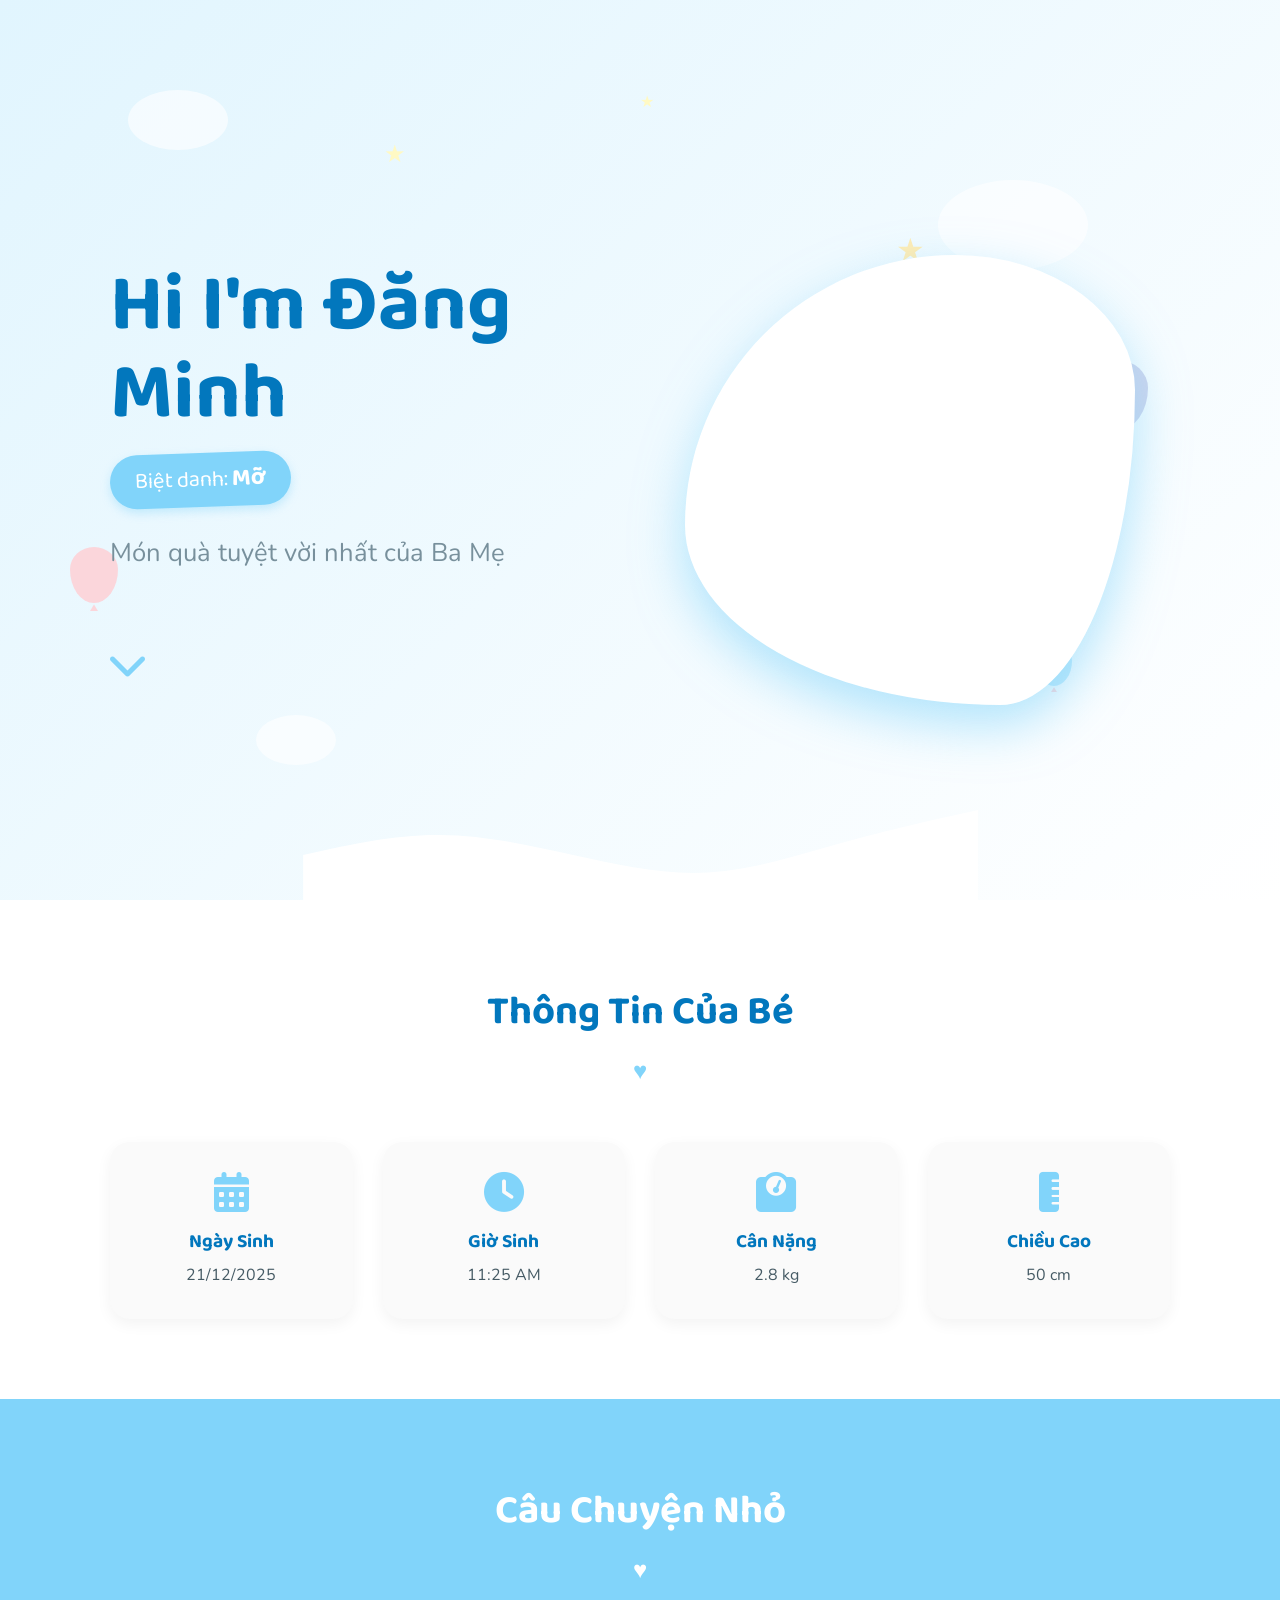
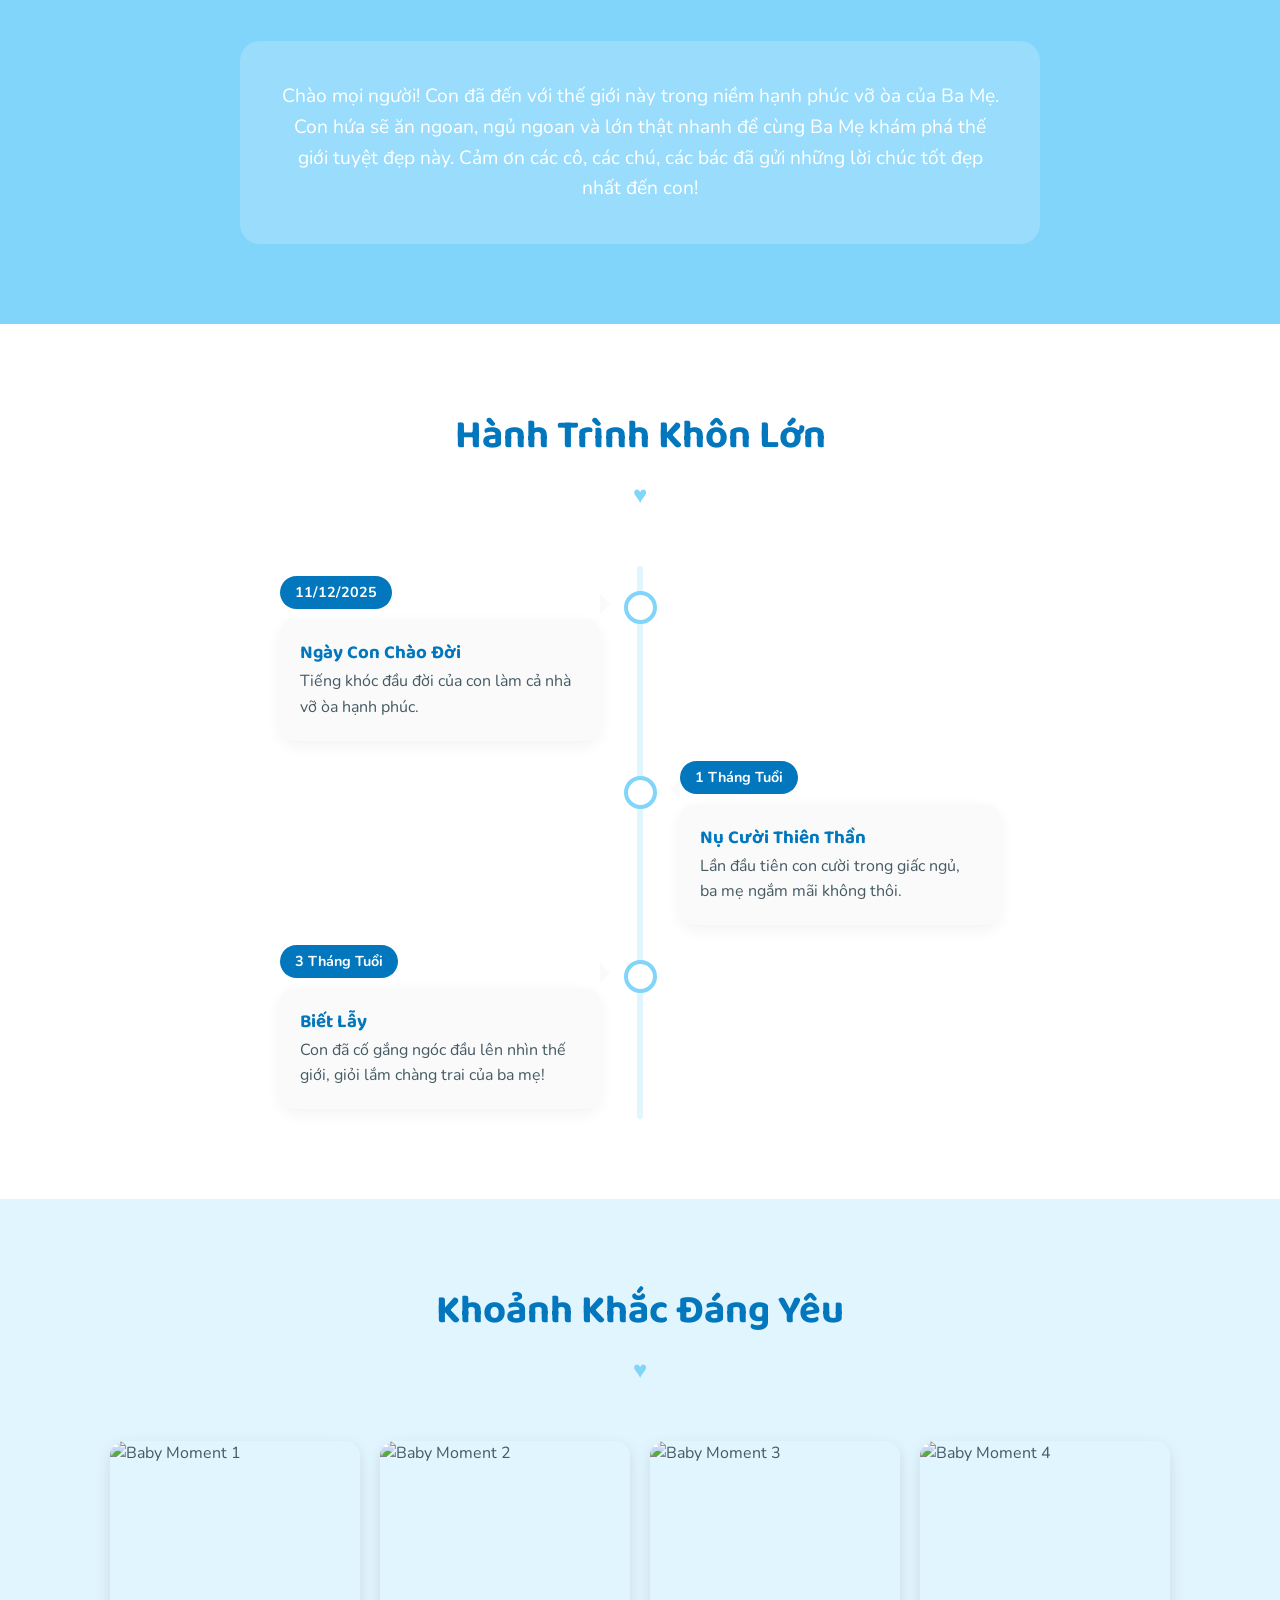
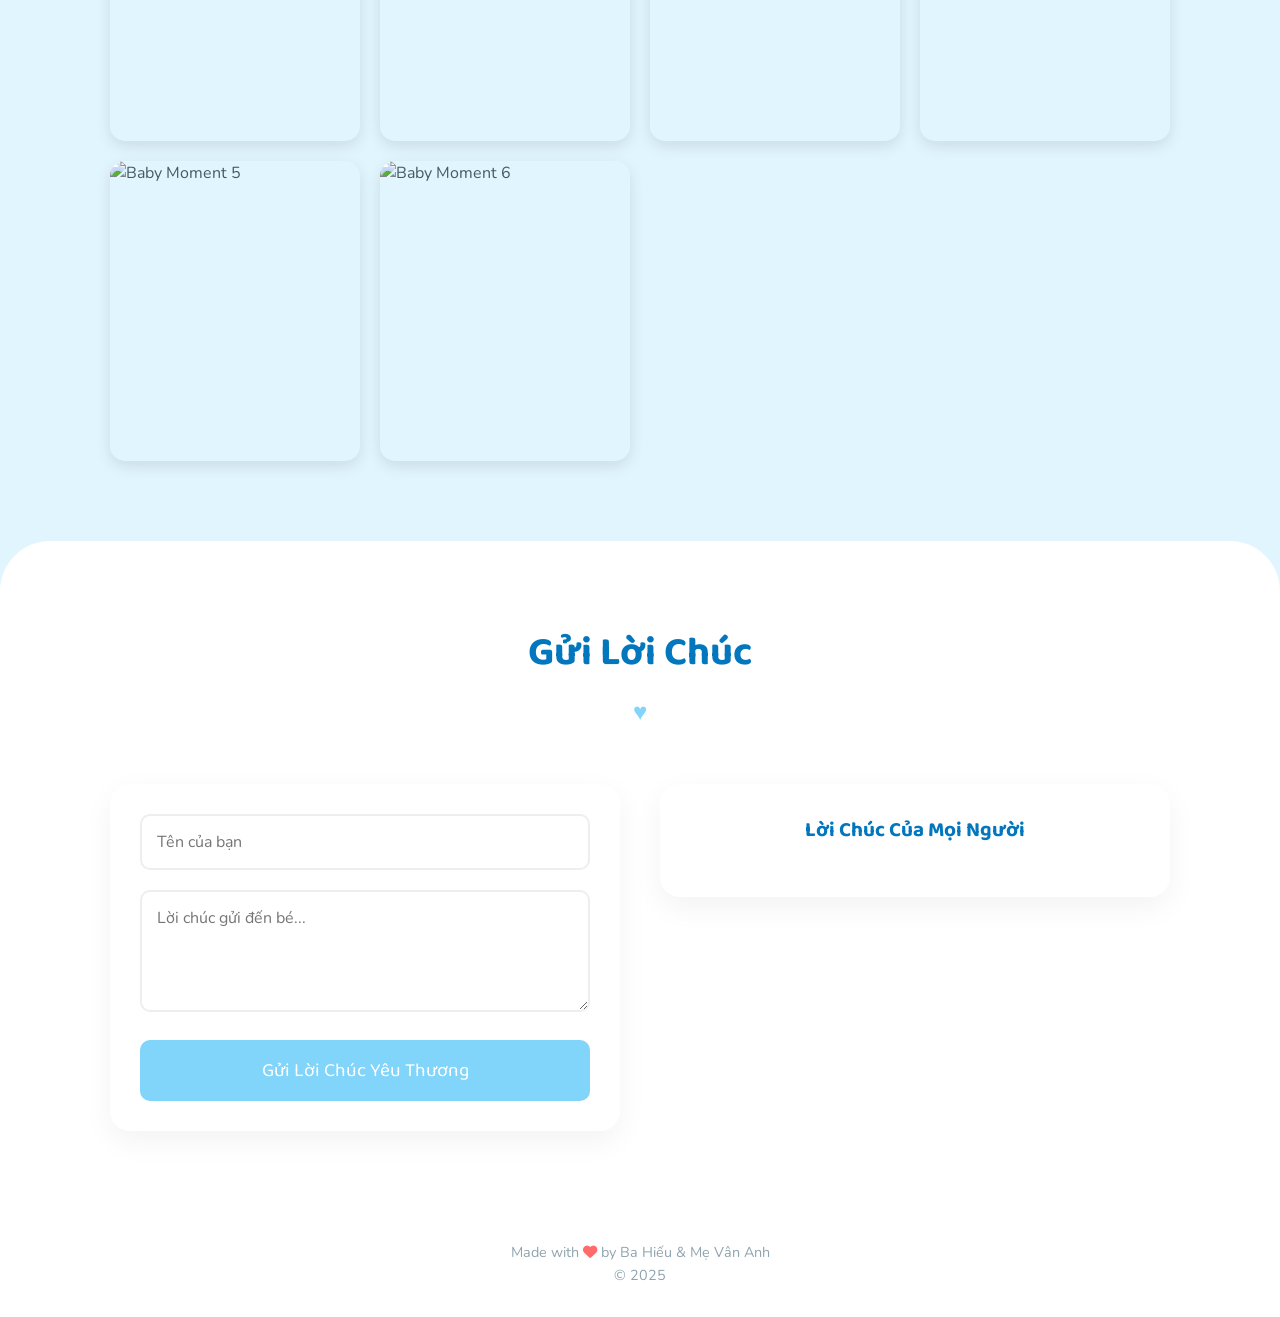
==== commit 89e6fcf4: "update placeholder" ====
--- a/baby.html
+++ b/baby.html
@@ -49,7 +49,7 @@
             <div class="hero-image-col fade-in-up" style="animation-delay: 0.2s;">
                 <div class="hero-image-container">
                     <!-- Placeholder image, will be replaced -->
-                    <img src="https://via.placeholder.com/600x600/E0F7FA/0277BD?text=Baby+Photo" alt="Baby Photo"
+                    <img src="https://placehold.co/600x600" alt="Baby Photo"
                         class="hero-img">
                 </div>
             </div>
@@ -73,17 +73,17 @@
                 <div class="profile-card delay-100">
                     <i class="fas fa-calendar-alt profile-icon"></i>
                     <h3>Ngày Sinh</h3>
-                    <p>11/12/2025</p>
+                    <p>21/12/2025</p>
                 </div>
                 <div class="profile-card delay-200">
                     <i class="fas fa-clock profile-icon"></i>
                     <h3>Giờ Sinh</h3>
-                    <p>08:30 AM</p>
+                    <p>11:25 AM</p>
                 </div>
                 <div class="profile-card delay-300">
                     <i class="fas fa-weight profile-icon"></i>
                     <h3>Cân Nặng</h3>
-                    <p>3.5 kg</p>
+                    <p>2.8 kg</p>
                 </div>
                 <div class="profile-card delay-400">
                     <i class="fas fa-ruler-vertical profile-icon"></i>
@@ -144,27 +144,27 @@
             <h2 class="section-title">Khoảnh Khắc Đáng Yêu</h2>
             <div class="gallery-grid">
                 <div class="gallery-item">
-                    <img src="https://via.placeholder.com/400x400/E1F5FE/0277BD?text=Cute+1" alt="Baby Moment 1">
+                    <img src="https://placehold.co/400x400" alt="Baby Moment 1">
                     <div class="gallery-caption">Lần đầu biết cười</div>
                 </div>
                 <div class="gallery-item">
-                    <img src="https://via.placeholder.com/400x500/E1F5FE/0277BD?text=Cute+2" alt="Baby Moment 2">
+                    <img src="https://placehold.co/400x400" alt="Baby Moment 2">
                     <div class="gallery-caption">Giấc ngủ thiên thần</div>
                 </div>
                 <div class="gallery-item">
-                    <img src="https://via.placeholder.com/400x300/E1F5FE/0277BD?text=Cute+3" alt="Baby Moment 3">
+                    <img src="https://placehold.co/400x400" alt="Baby Moment 3">
                     <div class="gallery-caption">Tắm mát quá đi</div>
                 </div>
                 <div class="gallery-item">
-                    <img src="https://via.placeholder.com/400x400/E1F5FE/0277BD?text=Cute+4" alt="Baby Moment 4">
+                    <img src="https://placehold.co/400x400" alt="Baby Moment 4">
                     <div class="gallery-caption">Chơi cùng bố</div>
                 </div>
                 <div class="gallery-item">
-                    <img src="https://via.placeholder.com/400x500/E1F5FE/0277BD?text=Cute+5" alt="Baby Moment 5">
+                    <img src="https://placehold.co/400x400" alt="Baby Moment 5">
                     <div class="gallery-caption">Món đồ chơi yêu thích</div>
                 </div>
                 <div class="gallery-item">
-                    <img src="https://via.placeholder.com/400x300/E1F5FE/0277BD?text=Cute+6" alt="Baby Moment 6">
+                    <img src="https://placehold.co/400x400" alt="Baby Moment 6">
                     <div class="gallery-caption">Ngày đầy tháng</div>
                 </div>
             </div>
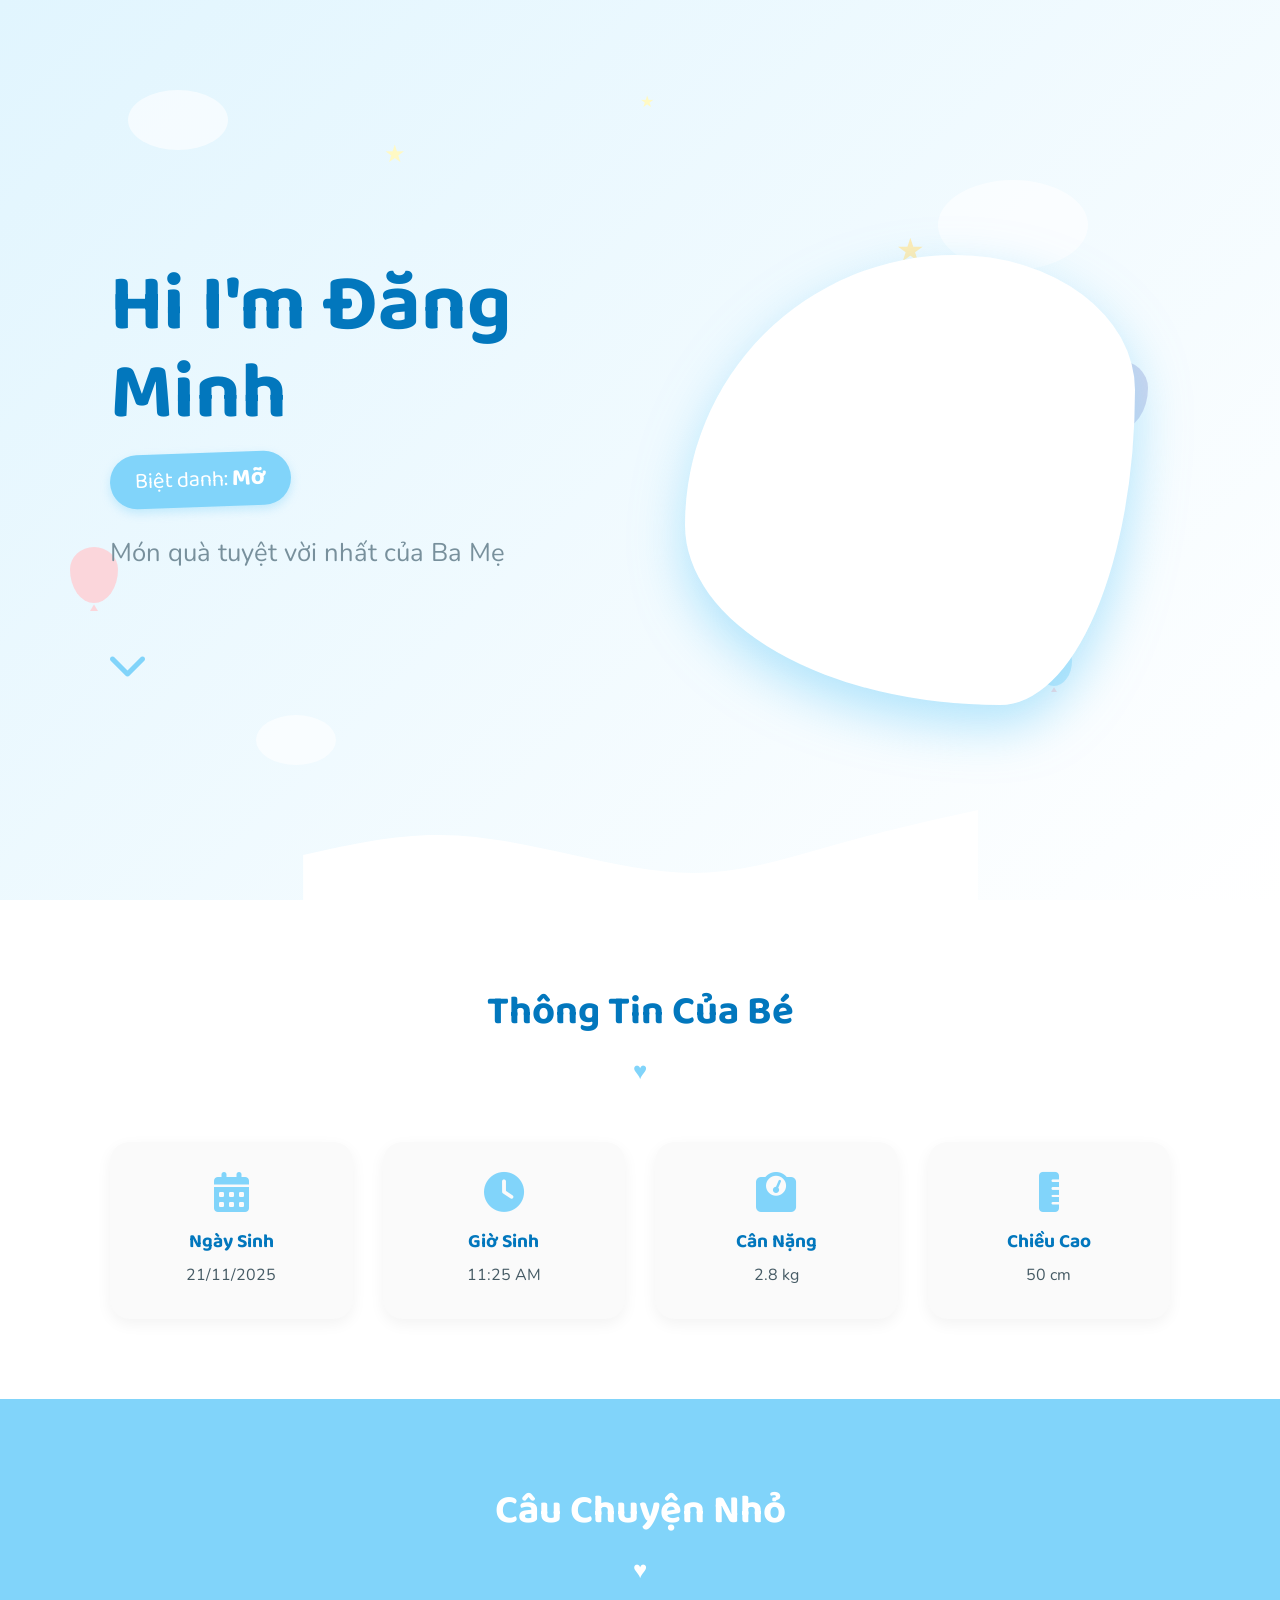
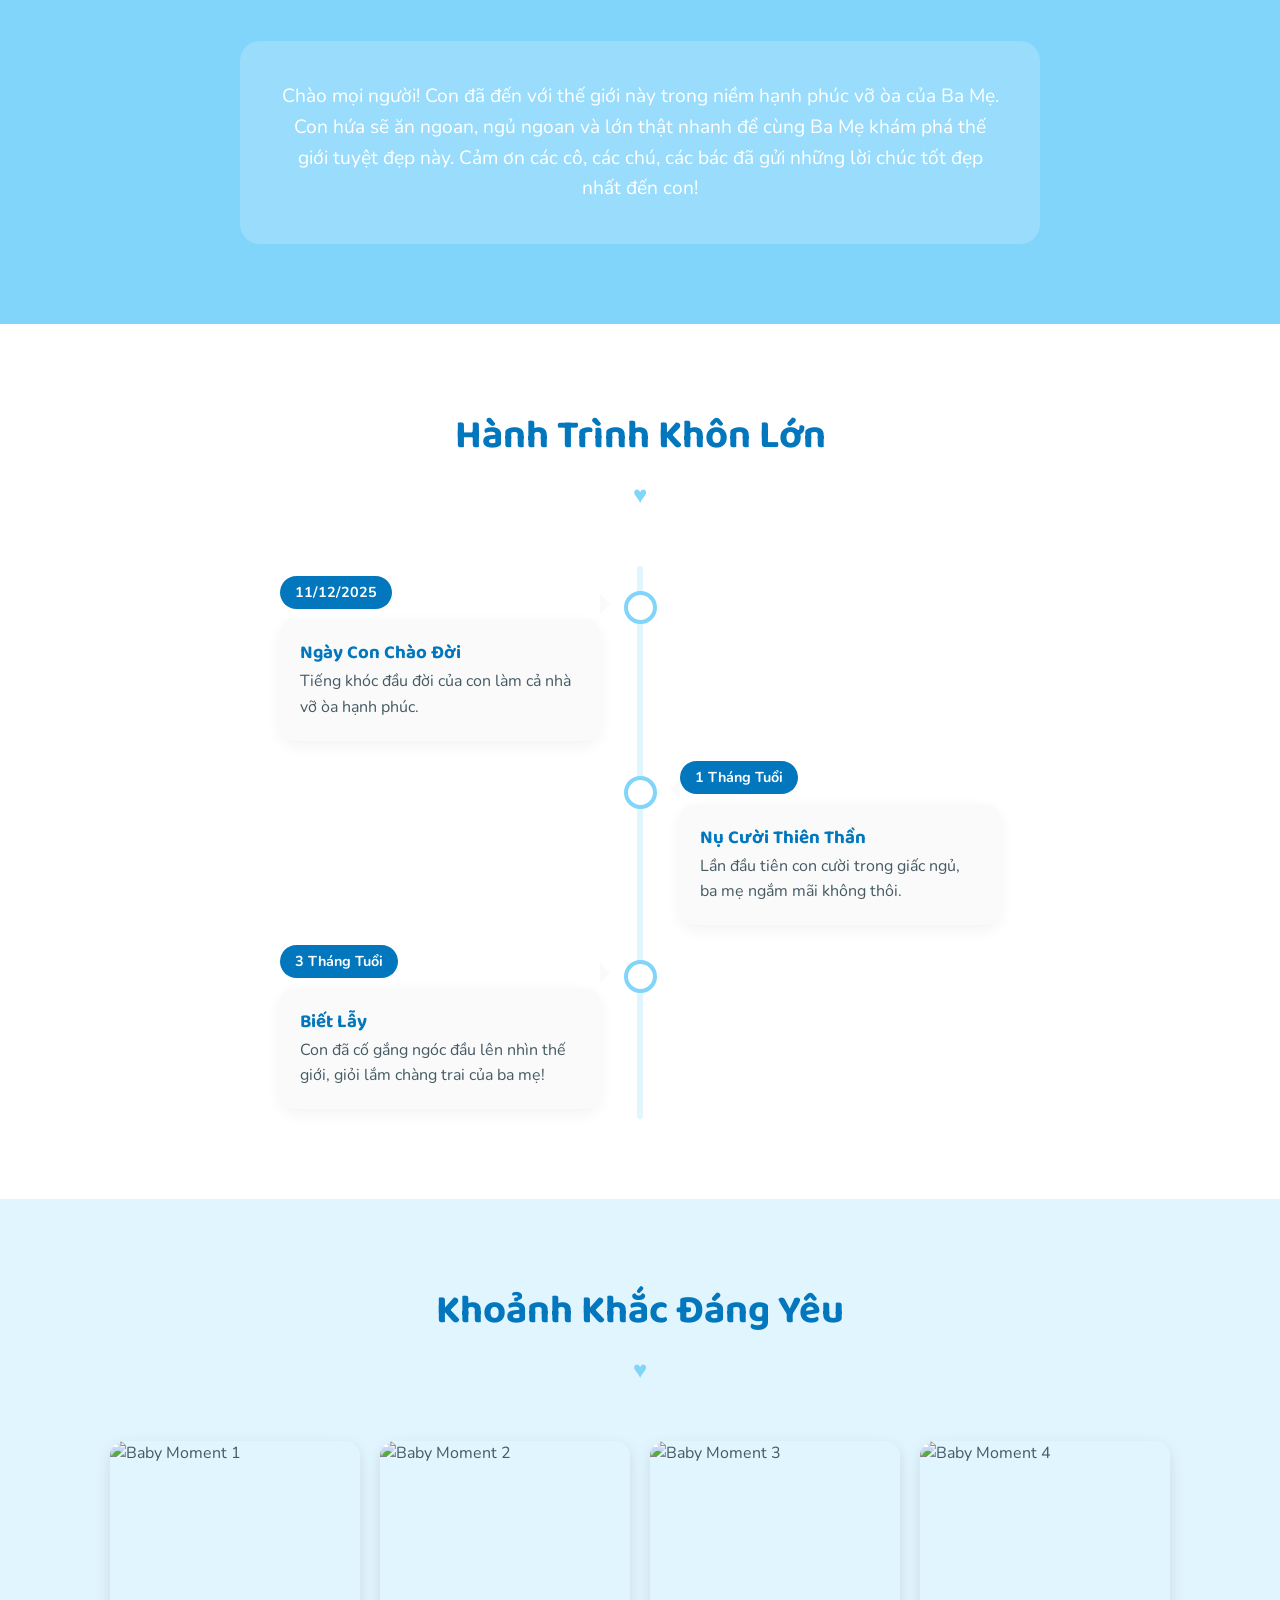
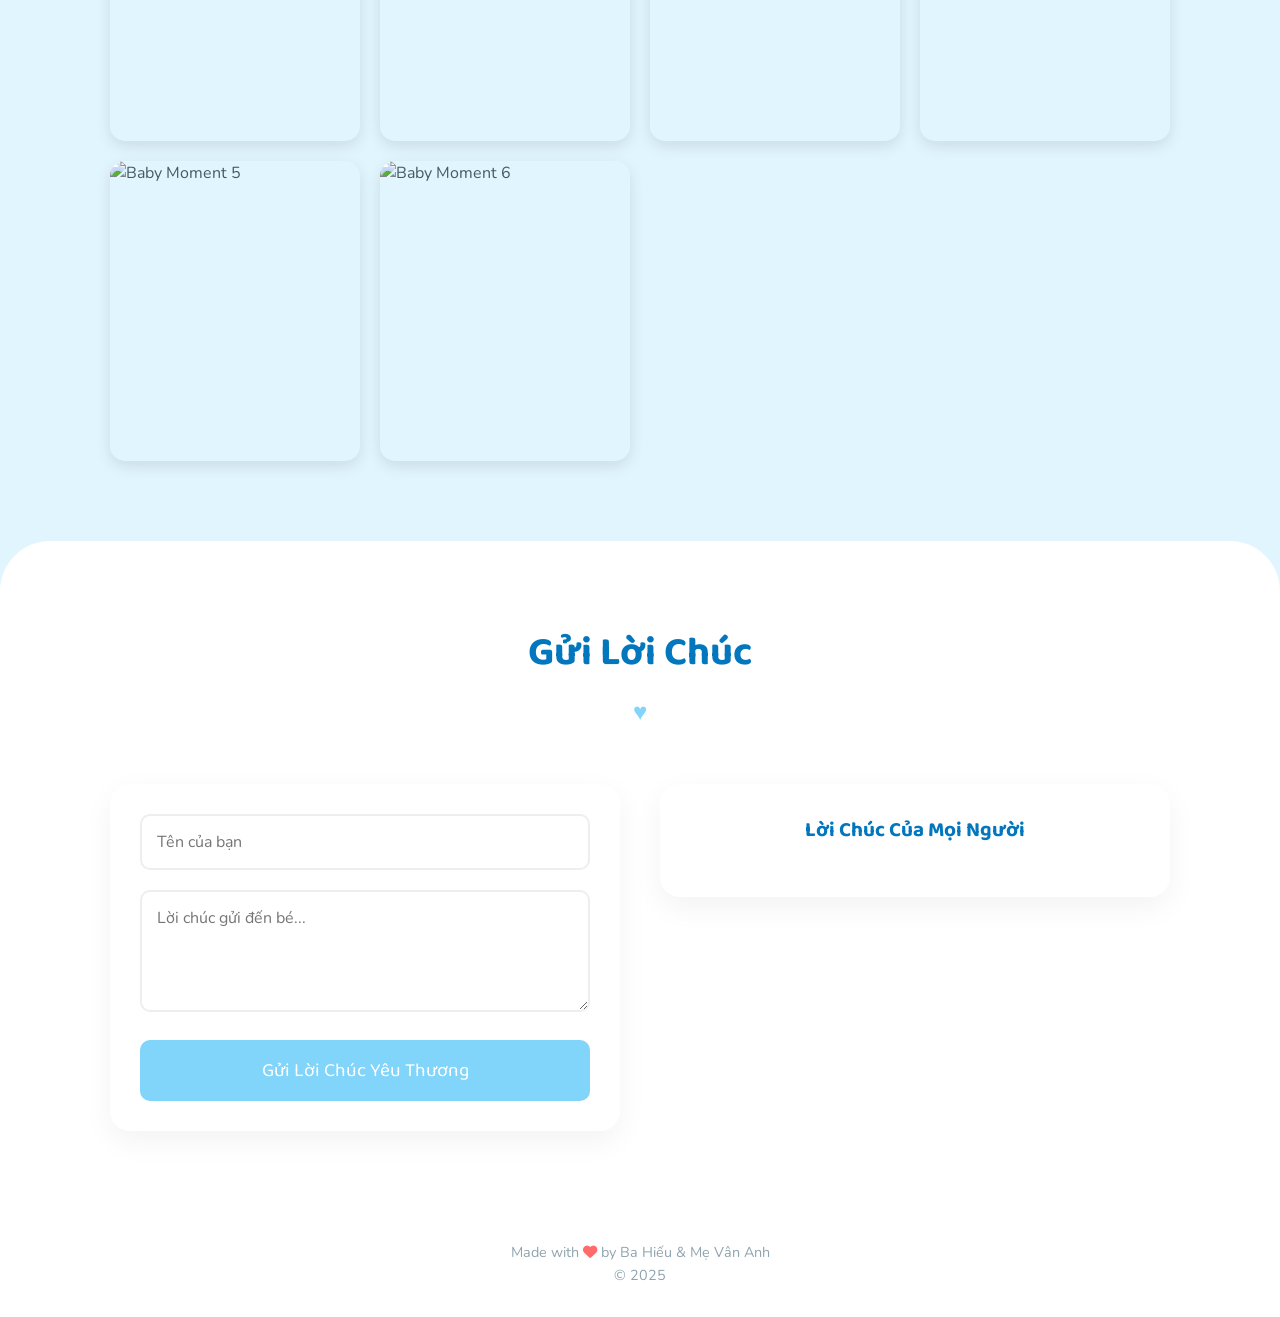
==== commit 252b25b6: "fix date" ====
--- a/baby.html
+++ b/baby.html
@@ -73,7 +73,7 @@
                 <div class="profile-card delay-100">
                     <i class="fas fa-calendar-alt profile-icon"></i>
                     <h3>Ngày Sinh</h3>
-                    <p>21/12/2025</p>
+                    <p>21/11/2025</p>
                 </div>
                 <div class="profile-card delay-200">
                     <i class="fas fa-clock profile-icon"></i>
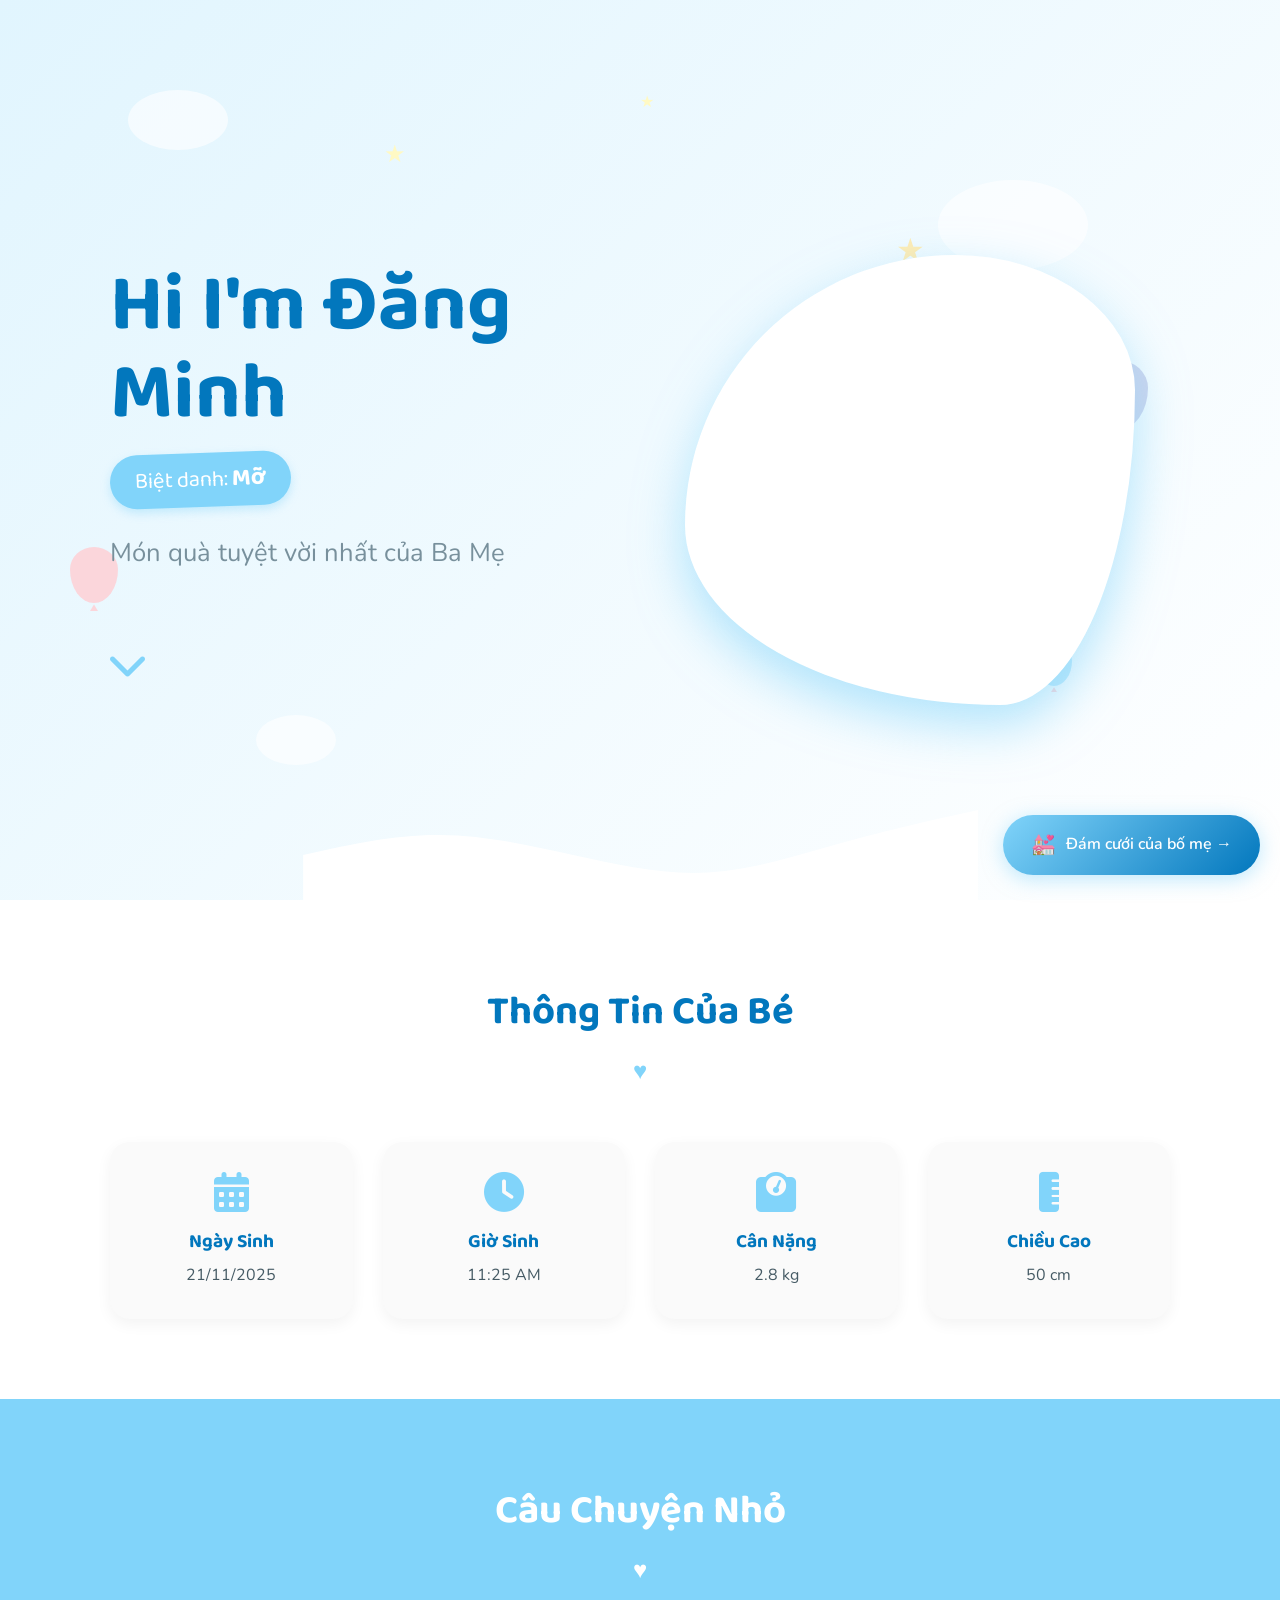
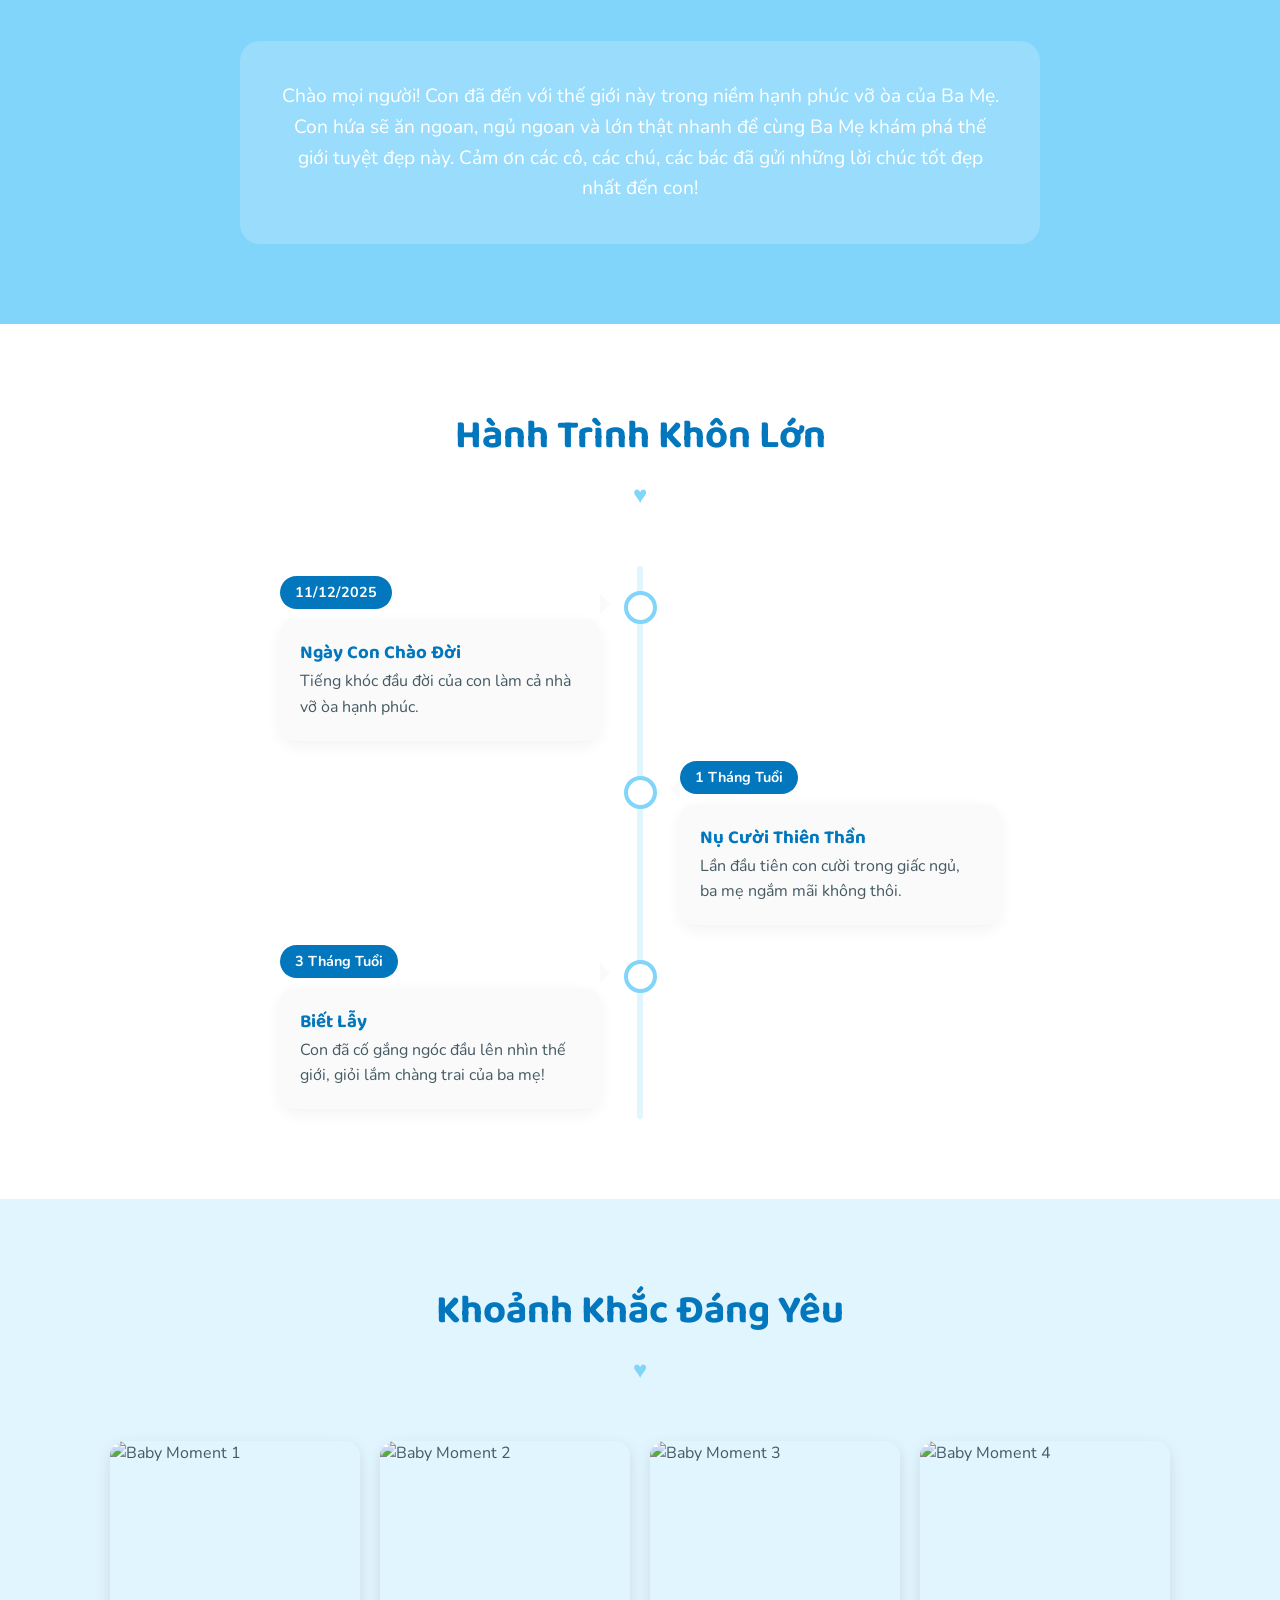
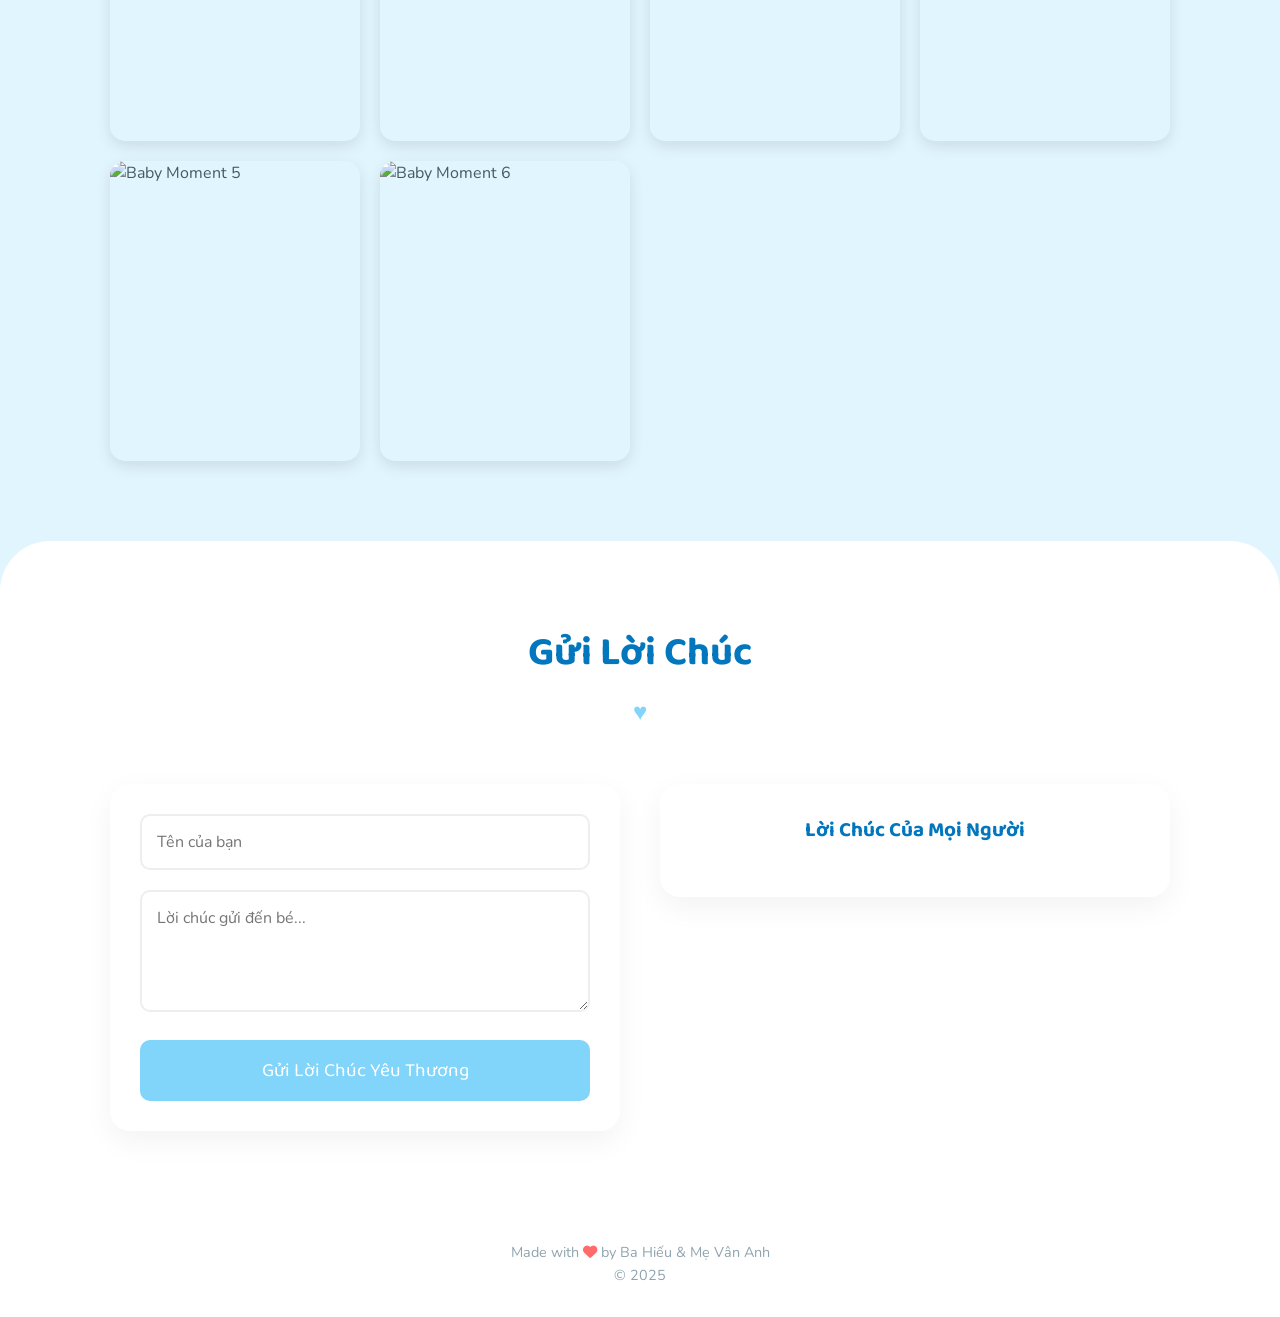
==== commit d4974ff0: "add floating button" ====
--- a/baby.html
+++ b/baby.html
@@ -6,8 +6,8 @@
     <meta name="viewport" content="width=device-width, initial-scale=1.0">
     <title>Cu Mỡ của bố mẹ ❤️</title>
     <meta name="description" content="Hành trình của cu Mỡ ❤️" />
-	<meta name="keywords" content="Cu Mỡ của bố mẹ và hành trình chào con đến với gia đình ❤️" />
-	<meta property="og:image" content="https://hieuvananh.com/images/anh-cu-mo/giang-sinh.webp">
+    <meta name="keywords" content="Cu Mỡ của bố mẹ và hành trình chào con đến với gia đình ❤️" />
+    <meta property="og:image" content="https://hieuvananh.com/images/anh-cu-mo/giang-sinh.webp">
     <!-- Google Fonts -->
     <link rel="preconnect" href="https://fonts.googleapis.com">
     <link rel="preconnect" href="https://fonts.gstatic.com" crossorigin>
@@ -22,6 +22,92 @@
 </head>
 
 <body>
+    <!-- Navigation Link to Wedding Page -->
+    <style>
+        @keyframes floatBtnPulse {
+
+            0%,
+            100% {
+                transform: scale(1);
+                box-shadow: 0 4px 20px rgba(129, 212, 250, 0.5);
+            }
+
+            50% {
+                transform: scale(1.05);
+                box-shadow: 0 6px 30px rgba(129, 212, 250, 0.7);
+            }
+        }
+
+        @keyframes floatBtnBounce {
+
+            0%,
+            20%,
+            50%,
+            80%,
+            100% {
+                transform: translateY(0);
+            }
+
+            40% {
+                transform: translateY(-8px);
+            }
+
+            60% {
+                transform: translateY(-4px);
+            }
+        }
+
+        .floating-nav-btn {
+            position: fixed;
+            bottom: 25px;
+            right: 20px;
+            z-index: 9999;
+            background: linear-gradient(135deg, #81d4fa, #0277bd);
+            color: #fff;
+            padding: 14px 28px;
+            border-radius: 50px;
+            font-family: 'Nunito', sans-serif;
+            font-size: 16px;
+            font-weight: 600;
+            text-decoration: none;
+            box-shadow: 0 4px 20px rgba(129, 212, 250, 0.5);
+            display: flex;
+            align-items: center;
+            gap: 10px;
+            animation: floatBtnPulse 2s ease-in-out infinite;
+            transition: all 0.3s ease;
+        }
+
+        .floating-nav-btn:hover {
+            animation: floatBtnBounce 1s ease infinite;
+            background: linear-gradient(135deg, #4fc3f7, #0288d1);
+        }
+
+        .floating-nav-btn .btn-icon {
+            font-size: 20px;
+        }
+
+        /* Mobile responsive */
+        @media (max-width: 768px) {
+            .floating-nav-btn {
+                padding: 12px 20px;
+                font-size: 14px;
+                bottom: 20px;
+                right: 15px;
+            }
+        }
+
+        @media (max-width: 480px) {
+            .floating-nav-btn {
+                padding: 10px 16px;
+                font-size: 13px;
+                gap: 6px;
+            }
+        }
+    </style>
+    <a href="/" class="floating-nav-btn">
+        <span class="btn-icon">💒</span> Đám cưới của bố mẹ →
+    </a>
 
     <!-- Hero Section -->
     <header class="hero-section" id="home">
@@ -49,8 +135,7 @@
             <div class="hero-image-col fade-in-up" style="animation-delay: 0.2s;">
                 <div class="hero-image-container">
                     <!-- Placeholder image, will be replaced -->
-                    <img src="https://placehold.co/600x600" alt="Baby Photo"
-                        class="hero-img">
+                    <img src="https://placehold.co/600x600" alt="Baby Photo" class="hero-img">
                 </div>
             </div>
         </div>
